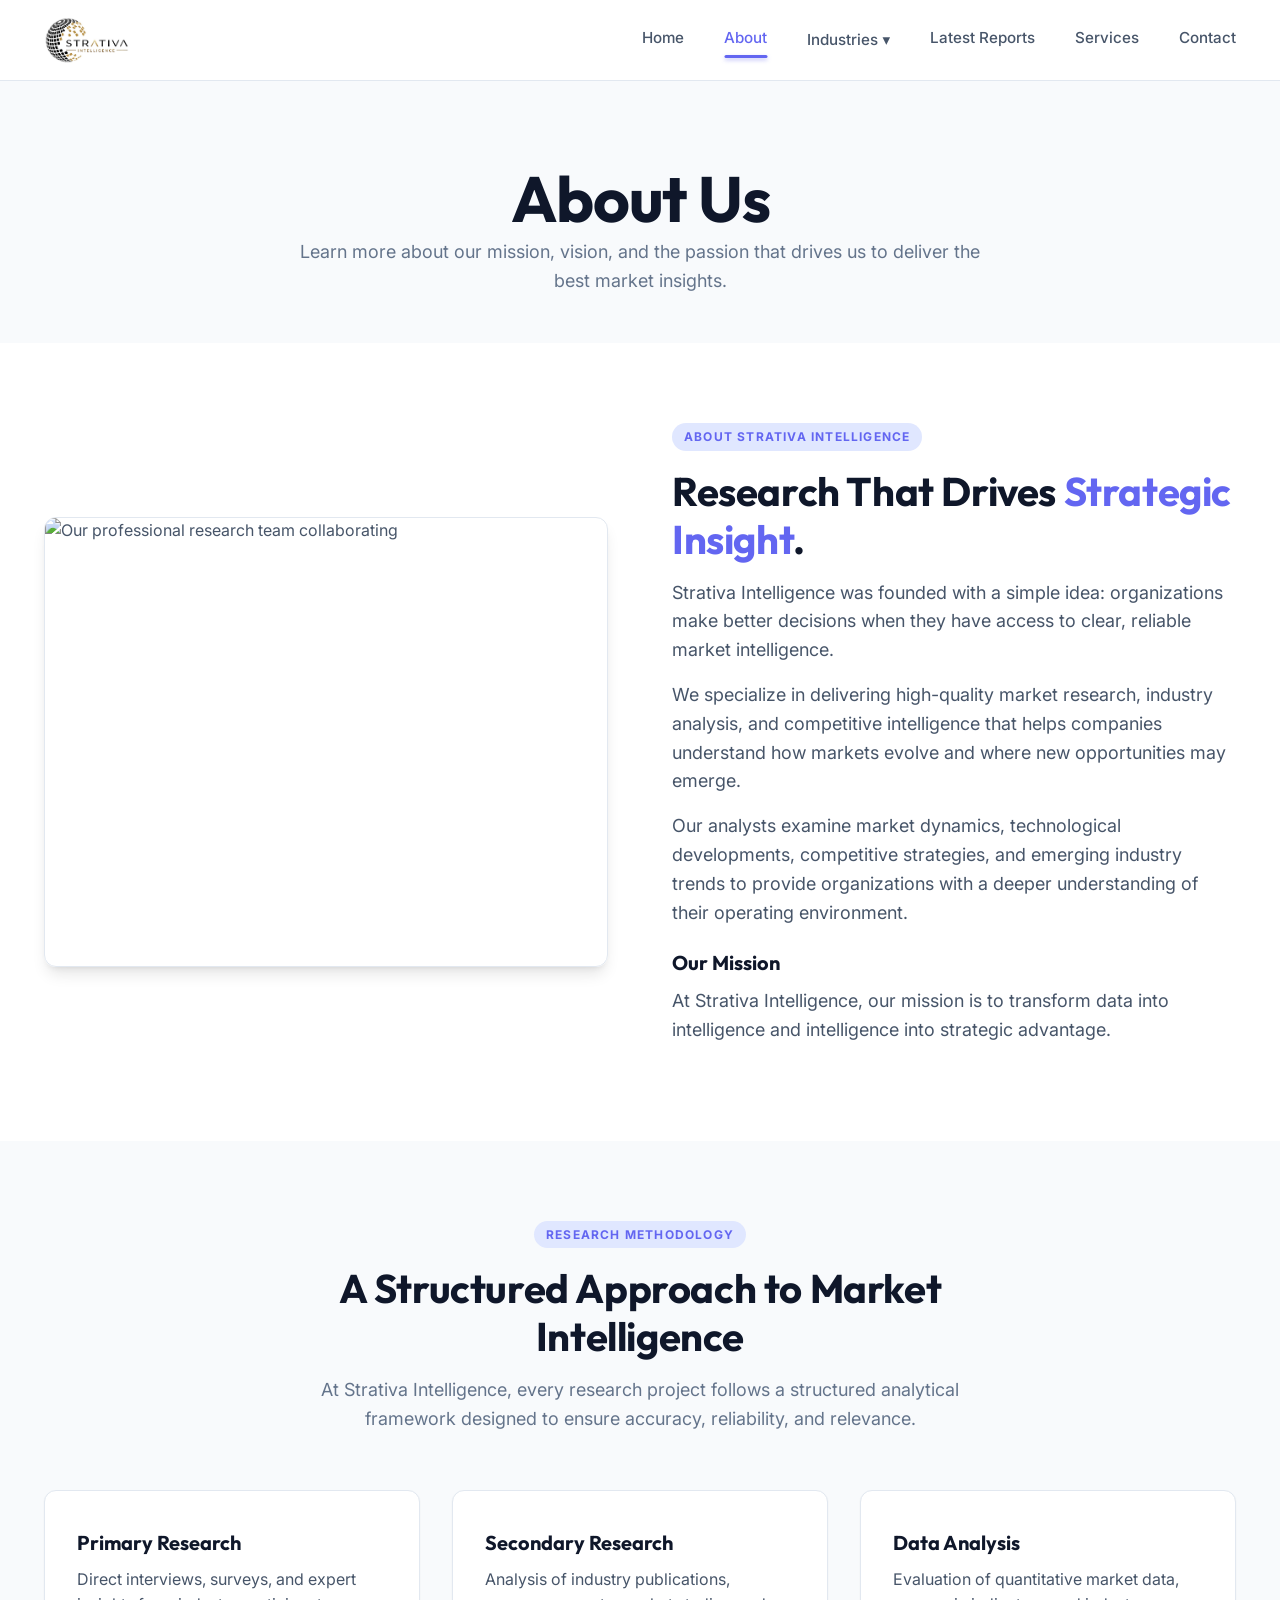
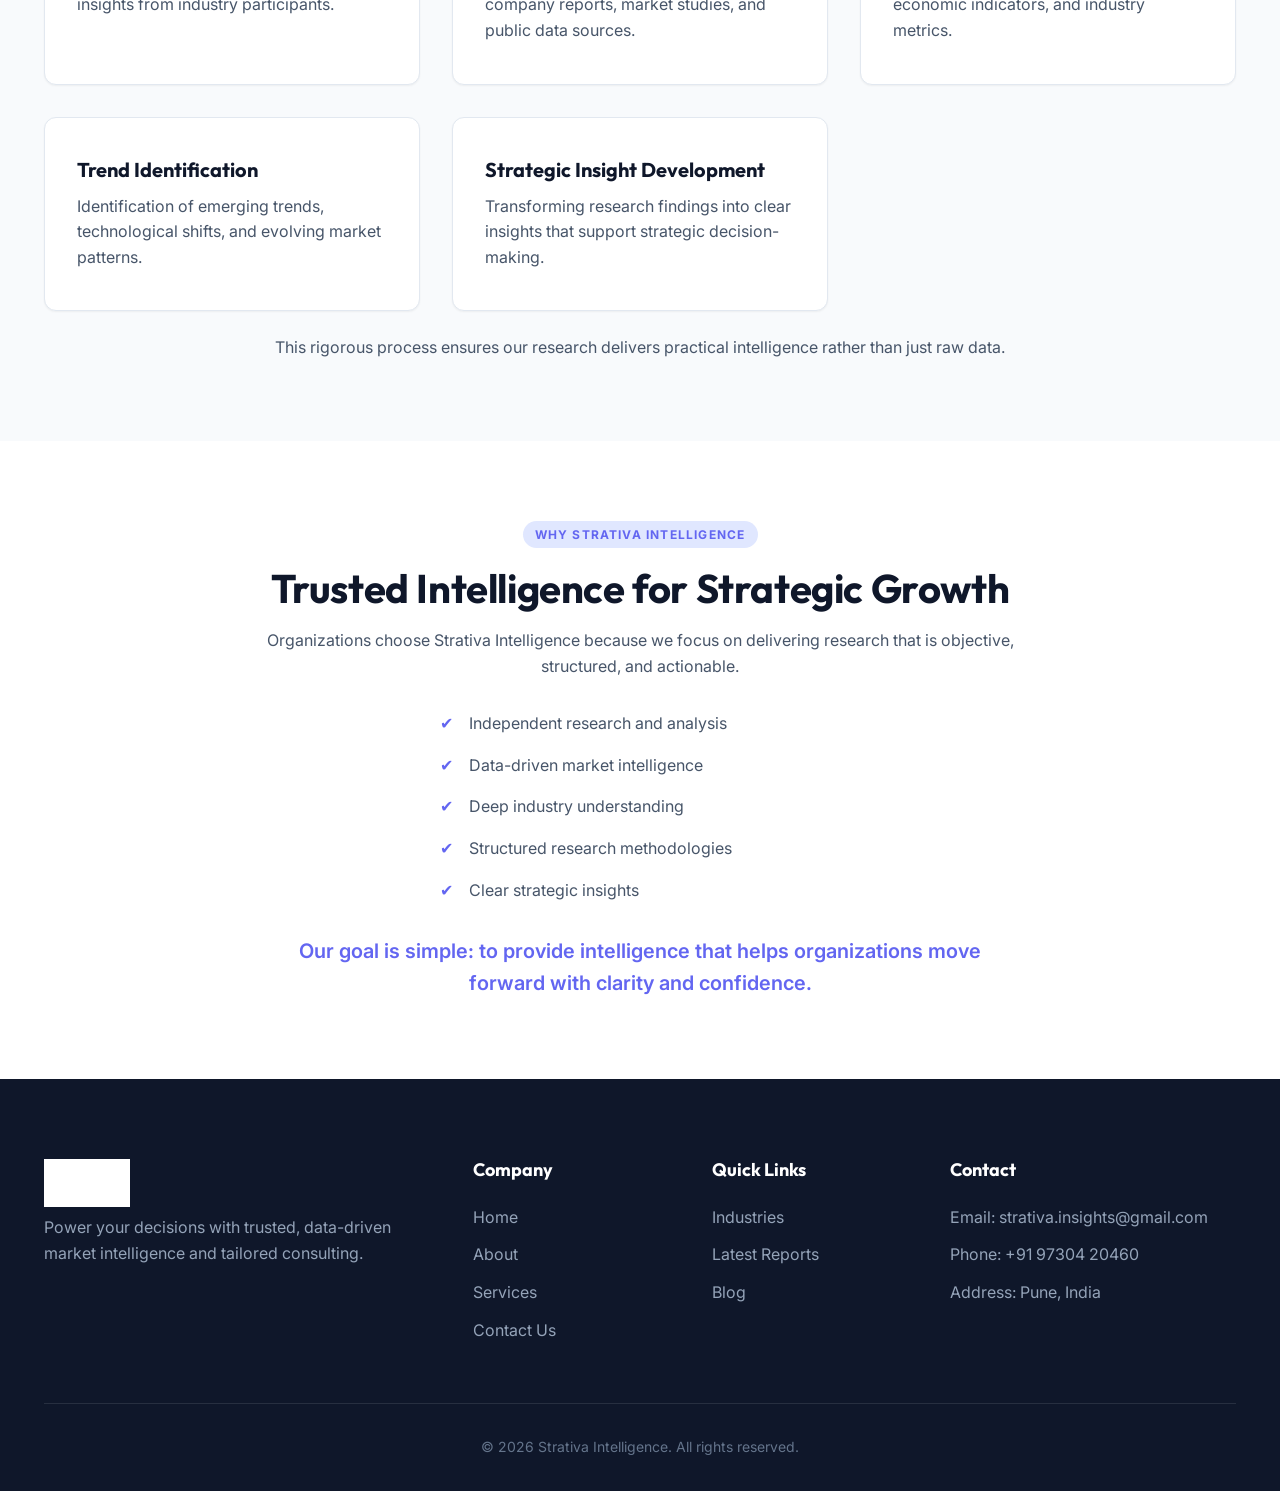
==== about.html @ d2771975 "added logo" ====
<!DOCTYPE html>
<html lang="en">

<head>
  <meta charset="UTF-8">
  <meta name="viewport" content="width=device-width, initial-scale=1.0">
  <meta name="description"
    content="About Us - Discover our mission, vision, and the team driving trusted market intelligence.">
  <meta property="og:title" content="Strativa Intelligence | Market Research">
  <meta property="og:description" content="Trusted, data-driven market intelligence and tailored consulting.">
  <meta property="og:type" content="website">
  <title>About Us | Market Intelligence &amp; Consulting</title>
  <link
    href="https://fonts.googleapis.com/css2?family=Inter:wght@300;400;500;600;700;800&family=Outfit:wght@400;500;600;700&display=swap"
    rel="stylesheet">
  <link rel="stylesheet" href="styles.css">
</head>

<body>

  <!-- Header & Navigation -->
  <header class="header">
    <div class="container nav-container">
      <a href="index.html" class="logo">
        <img src="images/SI logo.png" alt="Strativa Intelligence" style="height: 48px; width: auto;">
      </a>
      <button class="nav-toggle" id="navToggle" aria-label="Toggle Navigation">
        <svg width="24" height="24" fill="none" stroke="currentColor" stroke-width="2">
          <path d="M4 6h16M4 12h16M4 18h16"></path>
        </svg>
      </button>
      <nav class="nav-links" id="navLinks">
        <a href="index.html">Home</a>
        <a href="about.html" class="active">About</a>
        <div class="nav-item">
          <a href="industries.html">Industries ▾</a>
          <div class="dropdown-menu">
            <a href="industries.html?q=technology">Technology &amp; IT</a>
            <a href="industries.html?q=healthcare">Healthcare</a>
            <a href="industries.html?q=energy">Energy &amp; Power</a>
            <a href="industries.html?q=automotive">Automotive</a>
            <a href="industries.html?q=agriculture">Agriculture</a>
            <a href="industries.html?q=aerospace">Aerospace &amp; Defense</a>
            <a href="industries.html?q=construction">Construction</a>
            <a href="industries.html?q=consumer">Consumer Goods</a>
            <a href="industries.html?q=foods">Foods &amp; Beverages</a>
            <a href="industries.html?q=ict">ICT &amp; Semiconductor</a>
            <a href="industries.html?q=mining">Mining &amp; Metals</a>
            <a href="industries.html?q=manufacturing">Manufacturing</a>
            <a href="industries.html?q=chemicals">Chemicals</a>
            <a href="industries.html?q=telecom">Telecom</a>
          </div>
        </div>
        <a href="reports.html">Latest Reports</a>
        <a href="services.html">Services</a>
        <a href="contact.html">Contact</a>
      </nav>
    </div>
  </header>

  <!-- Page Header -->
  <section class="section bg-light" style="padding-bottom: 3rem;">
    <div class="container">
      <div class="section-header text-center" style="margin-bottom: 0;">
        <h1>About Us</h1>
        <p>Learn more about our mission, vision, and the passion that drives us to deliver the best market insights.</p>
      </div>
    </div>
  </section>

  <!-- Mission & Vision -->
  <section class="section">
    <div class="container">
      <div class="split-layout">
        <div class="split-image">
          <img
            src="https://images.unsplash.com/photo-1521737604893-d14cc237f11d?auto=format&fit=crop&w=900&q=80"
            alt="Our professional research team collaborating"
            style="width: 100%; height: 450px; object-fit: cover; border-radius: 12px; box-shadow: var(--shadow-lg); border: 1px solid var(--border-color);">
        </div>
        <div class="split-content">
          <div class="section-tag">About Strativa Intelligence</div>
          <h2>Research That Drives <span class="text-accent">Strategic Insight</span>.</h2>
          <p>Strativa Intelligence was founded with a simple idea: organizations make better decisions when they have access to clear, reliable market intelligence.</p>
          <p>We specialize in delivering high-quality market research, industry analysis, and competitive intelligence that helps companies understand how markets evolve and where new opportunities may emerge.</p>
          <p>Our analysts examine market dynamics, technological developments, competitive strategies, and emerging industry trends to provide organizations with a deeper understanding of their operating environment.</p>

          <h3 class="mt-4">Our Mission</h3>
          <p>At Strativa Intelligence, our mission is to transform data into intelligence and intelligence into strategic advantage.</p>
        </div>
      </div>
    </div>
  </section>

  <!-- Research Methodology -->
  <section class="section bg-light">
    <div class="container">
      <div class="section-header text-center">
        <div class="section-tag">Research Methodology</div>
        <h2>A Structured Approach to Market Intelligence</h2>
        <p>At Strativa Intelligence, every research project follows a structured analytical framework designed to ensure accuracy, reliability, and relevance.</p>
      </div>

      <div class="services-grid">
        <div class="service-card" style="box-shadow: var(--shadow-sm);">
          <h3>Primary Research</h3>
          <p>Direct interviews, surveys, and expert insights from industry participants.</p>
        </div>
        <div class="service-card" style="box-shadow: var(--shadow-sm);">
          <h3>Secondary Research</h3>
          <p>Analysis of industry publications, company reports, market studies, and public data sources.</p>
        </div>
        <div class="service-card" style="box-shadow: var(--shadow-sm);">
          <h3>Data Analysis</h3>
          <p>Evaluation of quantitative market data, economic indicators, and industry metrics.</p>
        </div>
        <div class="service-card" style="box-shadow: var(--shadow-sm);">
          <h3>Trend Identification</h3>
          <p>Identification of emerging trends, technological shifts, and evolving market patterns.</p>
        </div>
        <div class="service-card" style="box-shadow: var(--shadow-sm);">
          <h3>Strategic Insight Development</h3>
          <p>Transforming research findings into clear insights that support strategic decision-making.</p>
        </div>
      </div>
      <div class="text-center mt-4">
        <p class="text-light">This rigorous process ensures our research delivers practical intelligence rather than just raw data.</p>
      </div>
    </div>
  </section>

  <!-- Why Strativa Intelligence -->
  <section class="section">
    <div class="container text-center" style="max-width: 800px;">
      <div class="section-tag">Why Strativa Intelligence</div>
      <h2>Trusted Intelligence for Strategic Growth</h2>
      <p style="margin-bottom: 2rem;">Organizations choose Strativa Intelligence because we focus on delivering research that is objective, structured, and actionable.</p>
      
      <div style="display: flex; flex-direction: column; gap: 1rem; text-align: left; margin: 0 auto; max-width: 400px; margin-bottom: 2rem;">
        <div style="display: flex; gap: 1rem; align-items: center;">
          <span style="color: var(--accent-color); font-weight: bold;">✔</span>
          <span>Independent research and analysis</span>
        </div>
        <div style="display: flex; gap: 1rem; align-items: center;">
          <span style="color: var(--accent-color); font-weight: bold;">✔</span>
          <span>Data-driven market intelligence</span>
        </div>
        <div style="display: flex; gap: 1rem; align-items: center;">
          <span style="color: var(--accent-color); font-weight: bold;">✔</span>
          <span>Deep industry understanding</span>
        </div>
        <div style="display: flex; gap: 1rem; align-items: center;">
          <span style="color: var(--accent-color); font-weight: bold;">✔</span>
          <span>Structured research methodologies</span>
        </div>
        <div style="display: flex; gap: 1rem; align-items: center;">
          <span style="color: var(--accent-color); font-weight: bold;">✔</span>
          <span>Clear strategic insights</span>
        </div>
      </div>

      <p class="text-accent" style="font-weight: 600; font-size: 1.25rem;">Our goal is simple: to provide intelligence that helps organizations move forward with clarity and confidence.</p>
        </div>
      </div>
    </div>
  </section>

  <!-- Footer -->
  <footer class="footer">
    <div class="container">
      <div class="footer-grid">
        <div class="footer-brand">
          <a href="index.html" class="logo">
            <img src="images/SI logo.png" alt="Strativa Intelligence" style="height: 48px; width: auto; filter: brightness(0) invert(1);">
          </a>
          <p class="mt-2 text-gray">Power your decisions with trusted, data-driven market intelligence and tailored consulting.</p>
        </div>
        <div>
          <h4 class="footer-heading">Company</h4>
          <ul class="footer-links">
            <li><a href="index.html">Home</a></li>
            <li><a href="about.html">About</a></li>
            <li><a href="services.html">Services</a></li>
            <li><a href="contact.html">Contact Us</a></li>
          </ul>
        </div>
        <div>
          <h4 class="footer-heading">Quick Links</h4>
          <ul class="footer-links">
            <li><a href="industries.html">Industries</a></li>
            <li><a href="reports.html">Latest Reports</a></li>
            <li><a href="blog.html">Blog</a></li>
          </ul>
        </div>
        <div>
          <h4 class="footer-heading">Contact</h4>
          <ul class="footer-links">
            <li class="text-gray">Email: strativa.insights@gmail.com</li>
            <li class="text-gray">Phone: +91 97304 20460</li>
            <li class="text-gray">Address: Pune, India</li>
          </ul>
        </div>
      </div>
      <div class="footer-bottom">
        <p>&copy; 2026 Strativa Intelligence. All rights reserved.</p>
      </div>
    </div>
  </footer>

  <script src="script.js"></script>
</body>

</html>
---- styles.css ----
:root {
  --primary-color: #0F172A;       /* Deep slate/midnight */
  --primary-light: #1E293B;
  --secondary-color: #334155;
  --accent-color: #6366F1;        /* Fresh vibrant indigo */
  --accent-hover: #4F46E5;
  --accent-light: #E0E7FF;
  --text-dark: #0F172A;
  --text-base: #475569;
  --text-light: #64748b;
  --bg-color: #ffffff;
  --bg-shade: #F8FAFC;
  --border-color: #E2E8F0;
  
  --font-sans: 'Inter', system-ui, -apple-system, sans-serif;
  --font-display: 'Outfit', system-ui, -apple-system, sans-serif;
  --max-width: 1240px;
  
  --shadow-sm: 0 1px 2px 0 rgb(0 0 0 / 0.05);
  --shadow-md: 0 4px 6px -1px rgb(0 0 0 / 0.1), 0 2px 4px -2px rgb(0 0 0 / 0.1);
  --shadow-lg: 0 10px 15px -3px rgb(0 0 0 / 0.1), 0 4px 6px -4px rgb(0 0 0 / 0.1);
  
  --radius-md: 0.5rem;
  --radius-lg: 0.75rem;
  
  --transition: all 0.3s cubic-bezier(0.4, 0, 0.2, 1);
}

* {
  margin: 0;
  padding: 0;
  box-sizing: border-box;
}

html {
  font-family: var(--font-sans);
  color: var(--text-base);
  background-color: var(--bg-color);
  line-height: 1.6;
  scroll-behavior: smooth;
}

body {
  display: flex;
  flex-direction: column;
  min-height: 100vh;
  -webkit-font-smoothing: antialiased;
  overflow-x: hidden;
  width: 100%;
}

a {
  text-decoration: none;
  color: inherit;
  transition: var(--transition);
}

ul { list-style: none; }
img { max-width: 100%; height: auto; display: block; }

/* Utilities */
.container {
  width: 100%;
  max-width: var(--max-width);
  margin: 0 auto;
  padding: 0 1.5rem;
}

.text-center { text-align: center; }
.text-accent { color: var(--accent-color); }
.text-white { color: white !important; }
.text-gray { color: #94a3b8 !important; }
.fw-light { font-weight: 300; }
.mt-2 { margin-top: 0.5rem; }
.mt-4 { margin-top: 1.5rem; }
.bg-light { background-color: var(--bg-shade); }
.bg-dark { background-color: var(--primary-color); }

h1, h2, h3, h4, h5, h6 {
  font-family: var(--font-display);
  color: var(--text-dark);
  font-weight: 700;
  line-height: 1.2;
}

h1 { font-size: clamp(2.5rem, 5vw, 4rem); letter-spacing: -0.02em; }
h2 { font-size: clamp(2rem, 4vw, 2.5rem); letter-spacing: -0.01em; margin-bottom: 1rem; }
h3 { font-size: 1.25rem; margin-bottom: 0.75rem; }

.section { padding: 5rem 0; }
.section-tag {
  display: inline-block;
  text-transform: uppercase;
  font-size: 0.75rem;
  font-weight: 700;
  letter-spacing: 0.1em;
  color: var(--accent-color);
  background-color: var(--accent-light);
  padding: 0.25rem 0.75rem;
  border-radius: 9999px;
  margin-bottom: 1rem;
}

.section-header {
  max-width: 700px;
  margin: 0 auto 3.5rem;
}
.section-header p {
  font-size: 1.125rem;
  color: var(--text-light);
}

/* Header */
.header {
  background-color: rgba(255, 255, 255, 0.95);
  backdrop-filter: blur(8px);
  position: sticky;
  top: 0;
  z-index: 100;
  border-bottom: 1px solid var(--border-color);
  transition: all 0.3s ease;
}

.nav-container {
  display: flex;
  align-items: center;
  justify-content: space-between;
  height: 80px;
}

.logo {
  font-family: var(--font-display);
  font-size: 1.5rem;
  font-weight: 700;
  color: var(--primary-color);
  display: flex;
  align-items: center;
  gap: 0.5rem;
}

.nav-links {
  display: flex;
  gap: 2.5rem;
  align-items: center;
}

.nav-links a {
  font-weight: 500;
  font-size: 0.95rem;
  color: var(--text-base);
  position: relative;
  padding-bottom: 0.25rem;
  transition: color 0.3s ease;
}

.nav-links a::after {
  content: '';
  position: absolute;
  bottom: -4px;
  left: 50%;
  width: 0;
  height: 3px;
  background-color: var(--accent-color);
  border-radius: 4px;
  transform: translateX(-50%) translateY(4px);
  opacity: 0;
  transition: all 0.3s cubic-bezier(0.4, 0, 0.2, 1);
  box-shadow: 0 2px 4px rgba(99, 102, 241, 0.4);
}

.nav-links a:hover::after, .nav-links a.active::after { 
  width: 100%;
  opacity: 1;
  transform: translateX(-50%) translateY(0);
}
.nav-links a:hover, .nav-links a.active { color: var(--accent-color); }

.nav-toggle {
  display: none;
  background: none;
  border: none;
  color: var(--text-dark);
  cursor: pointer;
}

/* Dropdown Navigation */
.nav-item {
  position: relative;
  padding: 1.5rem 0;
}

.dropdown-menu {
  position: absolute;
  top: 100%;
  left: 0;
  background: white;
  min-width: 240px;
  padding: 0.5rem 0;
  border-radius: var(--radius-md);
  box-shadow: var(--shadow-lg);
  border: 1px solid var(--border-color);
  opacity: 0;
  visibility: hidden;
  transform: translateY(10px);
  transition: all 0.3s ease;
  z-index: 200;
  display: grid;
  grid-template-columns: 1fr;
}

.nav-item:hover .dropdown-menu {
  opacity: 1;
  visibility: visible;
  transform: translateY(0);
}

.dropdown-menu a {
  padding: 0.6rem 1.5rem;
  display: block;
  font-size: 0.9rem;
  font-weight: 500;
  color: var(--text-base);
  transition: background-color 0.2s;
}

.dropdown-menu a::after {
  display: none !important;
}

.dropdown-menu a:hover {
  background-color: var(--bg-shade);
  color: var(--accent-color) !important;
}

@media (min-width: 993px) {
  .dropdown-menu {
    grid-template-columns: 1fr 1fr;
    min-width: 480px;
  }
}

/* Buttons */
.btn {
  display: inline-flex;
  align-items: center;
  justify-content: center;
  padding: 0.875rem 1.75rem;
  border-radius: var(--radius-md);
  font-weight: 600;
  font-size: 1rem;
  cursor: pointer;
  transition: var(--transition);
  font-family: var(--font-sans);
}

.btn-primary {
  background-color: var(--accent-color);
  color: white;
  border: 1px solid var(--accent-color);
  box-shadow: 0 4px 14px 0 rgba(99, 102, 241, 0.39);
}
.btn-primary:hover {
  background-color: var(--accent-hover);
  transform: translateY(-2px);
  box-shadow: 0 6px 20px rgba(99, 102, 241, 0.23);
  color: white;
}

.btn-secondary {
  background-color: var(--primary-color);
  color: white;
  border: 1px solid var(--primary-color);
}
.btn-secondary:hover {
  background-color: var(--primary-light);
  transform: translateY(-2px);
  color: white;
}

.btn-outline {
  background-color: transparent;
  color: white;
  border: 1px solid rgba(255, 255, 255, 0.4);
}
.btn-outline:hover {
  border-color: white;
  background-color: rgba(255, 255, 255, 0.1);
  color: white;
}

/* Hero Section */
.hero {
  position: relative;
  padding: 7rem 0;
  overflow: hidden;
  background-color: var(--primary-color);
  color: white;
}

.hero-bg {
  position: absolute;
  top: 0; left: 0; right: 0; bottom: 0;
  background: linear-gradient(to bottom, rgba(15, 23, 42, 0.7), rgba(15, 23, 42, 0.9)), url('https://images.unsplash.com/photo-1451187580459-43490279c0fa?auto=format&fit=crop&w=1920&q=80') center/cover no-repeat;
  opacity: 0.65;
  z-index: 0;
}

.hero-content {
  position: relative;
  z-index: 10;
  max-width: 800px;
  text-align: center;
  margin: 0 auto;
}

.hero-content h1 {
  color: white;
}

.hero-subtitle {
  display: inline-block;
  font-weight: 600;
  color: var(--accent-color);
  margin-bottom: 1rem;
  font-size: 1.125rem;
}

.hero p {
  font-size: 1.25rem;
  color: #cbd5e1;
  margin-bottom: 2.5rem;
  margin-top: 1.5rem;
}

.hero-actions {
  display: flex;
  gap: 1rem;
  justify-content: center;
}

/* Stats Section */
.stats-section {
  padding: 3rem 0;
  background-color: var(--primary-color);
  color: white;
  position: relative;
  z-index: 20;
}

.stats-grid {
  display: grid;
  grid-template-columns: repeat(4, 1fr);
  gap: 2rem;
  text-align: center;
}

.stat-card {
  position: relative;
}
.stat-card:not(:first-child)::before {
  content: '';
  position: absolute;
  left: -1rem;
  top: 10%;
  height: 80%;
  width: 1px;
  background-color: rgba(255,255,255,0.1);
}

.stat-number {
  font-family: var(--font-display);
  font-size: 2.5rem;
  font-weight: 700;
  color: var(--accent-color);
  margin-bottom: 0.25rem;
}

.stat-label {
  font-size: 0.875rem;
  text-transform: uppercase;
  letter-spacing: 0.05em;
  color: #cbd5e1;
}

/* Split Layout / About */
.split-layout {
  display: grid;
  grid-template-columns: 1fr 1fr;
  gap: 4rem;
  align-items: center;
}

.split-content p {
  font-size: 1.125rem;
  margin-bottom: 1rem;
}

/* Services Grid */
.services-grid {
  display: grid;
  grid-template-columns: repeat(auto-fit, minmax(300px, 1fr));
  gap: 2rem;
}

.service-card {
  background: var(--bg-color);
  border: 1px solid var(--border-color);
  padding: 2.5rem 2rem;
  border-radius: var(--radius-lg);
  transition: var(--transition);
  position: relative;
  overflow: hidden;
}

.service-card:hover {
  transform: translateY(-5px);
  box-shadow: var(--shadow-lg);
  border-color: var(--accent-color);
}

.icon-wrapper {
  width: 56px;
  height: 56px;
  background-color: var(--accent-light);
  color: var(--accent-color);
  border-radius: var(--radius-md);
  display: flex;
  align-items: center;
  justify-content: center;
  margin-bottom: 1.5rem;
}
.icon-wrapper svg { width: 28px; height: 28px; }

/* Industries */
.industry-grid {
  display: grid;
  grid-template-columns: repeat(auto-fill, minmax(250px, 1fr));
  gap: 1.5rem;
  margin-bottom: 2rem;
}

.industry-card {
  background: var(--bg-shade);
  border: 1px solid var(--border-color);
  padding: 1.5rem;
  border-radius: var(--radius-md);
  font-weight: 600;
  font-family: var(--font-display);
  color: var(--text-dark);
  text-align: center;
  transition: var(--transition);
}

.industry-card.with-img {
  padding: 0;
  overflow: hidden;
  display: flex;
  flex-direction: column;
  background: var(--bg-color);
}

.industry-card .industry-img {
  width: 100%;
  height: 180px;
  object-fit: cover;
  border-bottom: 1px solid var(--border-color);
  transition: transform 0.5s ease;
}

.industry-card.with-img .industry-title {
  padding: 1.25rem 1rem;
  font-size: 1.125rem;
  z-index: 2;
  background: var(--bg-color);
}

.industry-card:hover {
  background: var(--accent-color);
  color: white;
  border-color: var(--accent-color);
  transform: translateY(-5px);
  box-shadow: var(--shadow-lg);
}

.industry-card.with-img:hover .industry-title {
  background: var(--accent-color);
  color: white;
}

.industry-card.with-img:hover .industry-img {
  transform: scale(1.05);
}

/* CTA Section */
.cta-section { padding: 6rem 0; }
.cta-subtitle {
  font-size: 1.25rem;
  color: #cbd5e1;
  max-width: 800px;
  margin: 0 auto;
}

/* Global Reach Map */
.map-layout {
  display: grid;
  grid-template-columns: 1fr;
  gap: 3rem;
  align-items: center;
}

@media (min-width: 993px) {
  .map-layout {
    grid-template-columns: 2fr 1fr;
  }
}

.map-container {
  position: relative;
  background-color: var(--primary-color);
  border-radius: var(--radius-lg);
  overflow: hidden;
  box-shadow: var(--shadow-lg);
  padding: 2rem 1rem;
}

.map-img {
  width: 100%;
  height: auto;
  opacity: 0.4;
  filter: contrast(1.2);
  display: block;
}

.map-marker {
  position: absolute;
  width: 10px;
  height: 10px;
  background-color: var(--accent-color);
  border-radius: 50%;
  transform: translate(-50%, -50%);
  z-index: 2;
  box-shadow: 0 0 0 rgba(99, 102, 241, 0.4);
  animation: pulse 2s infinite;
}

@keyframes pulse {
  0% { box-shadow: 0 0 0 0 rgba(99, 102, 241, 0.7); }
  70% { box-shadow: 0 0 0 15px rgba(99, 102, 241, 0); }
  100% { box-shadow: 0 0 0 0 rgba(99, 102, 241, 0); }
}

.map-lines {
  position: absolute;
  top: 0; left: 0;
  width: 100%; height: 100%;
  z-index: 1;
  pointer-events: none;
}

.map-line {
  fill: none;
  stroke: var(--accent-light);
  stroke-width: 0.3;
  stroke-dasharray: 1;
  animation: dash 10s linear infinite;
  opacity: 0.8;
}

@keyframes dash {
  to { stroke-dashoffset: -20; }
}

.map-content {
  display: flex;
  flex-direction: column;
  gap: 1.5rem;
}

.region-card {
  padding: 1.5rem;
  background: white;
  border-left: 4px solid var(--accent-color);
  border-radius: 0 var(--radius-md) var(--radius-md) 0;
  box-shadow: var(--shadow-sm);
  transition: var(--transition);
}

.region-card:hover {
  transform: translateX(5px);
  box-shadow: var(--shadow-md);
}

.region-card h4 {
  margin-bottom: 0.5rem;
  font-size: 1.125rem;
}

.region-card p {
  font-size: 0.95rem;
  margin: 0;
  color: var(--text-base);
}
.cta-subtitle {
  font-size: 1.25rem;
  color: #cbd5e1;
  max-width: 800px;
  margin: 0 auto;
}

/* Footer */
.footer {
  background-color: var(--primary-color);
  color: white;
  padding: 5rem 0 2rem;
}

.footer-grid {
  display: grid;
  grid-template-columns: 2fr 1fr 1fr 1.5fr;
  gap: 3rem;
  margin-bottom: 3rem;
}

.footer-heading {
  color: white;
  font-size: 1.125rem;
  margin-bottom: 1.5rem;
}

.footer-links li { margin-bottom: 0.75rem; color: #94a3b8; }
.footer-links a { color: #94a3b8; }
.footer-links a:hover { color: white; }

.footer-bottom {
  padding-top: 2rem;
  border-top: 1px solid rgba(255,255,255,0.1);
  text-align: center;
  color: #64748b;
  font-size: 0.875rem;
}

/* Responsive */
@media (max-width: 992px) {
  .split-layout { grid-template-columns: 1fr; gap: 3rem; text-align: center; }
  .split-layout .section-header, .split-content .section-tag { margin-left: auto; margin-right: auto; }
  .split-image { order: -1; }
  .stats-grid { grid-template-columns: repeat(2, 1fr); gap: 2rem; border: none; }
  .stat-card::before { display: none !important; }
}

/* Search Bar Styles */
.hero-search-container {
  max-width: 600px;
  margin: 2rem auto;
  position: relative;
  display: flex;
}

.hero-search-input {
  width: 100%;
  padding: 1.25rem 2rem;
  border: 1px solid var(--border-color);
  border-radius: 50px;
  font-size: 1.125rem;
  font-family: var(--font-sans);
  box-shadow: var(--shadow-md);
  outline: none;
  transition: var(--transition);
}

.hero-search-input:focus {
  border-color: var(--accent-color);
  box-shadow: 0 0 0 4px rgba(37, 99, 235, 0.1);
}

.hero-search-btn {
  position: absolute;
  right: 8px;
  top: 8px;
  bottom: 8px;
  padding: 0 1.5rem;
  background-color: var(--accent-color);
  color: white;
  border: none;
  border-radius: 50px;
  font-weight: 600;
  cursor: pointer;
  transition: var(--transition);
}

.hero-search-btn:hover {
  background-color: var(--accent-hover);
}

@media (max-width: 768px) {
  .section { padding: 3.5rem 0; }
  .hero { padding: 5rem 0 3rem; }
  .nav-toggle { display: block; }
  .nav-links {
    position: absolute;
    top: 100%; left: 0; right: 0;
    background: white;
    flex-direction: column;
    padding: 1.5rem;
    box-shadow: var(--shadow-md);
    border-top: 1px solid var(--border-color);
    clip-path: polygon(0 0, 100% 0, 100% 0, 0 0);
    transition: clip-path 0.3s ease;
    visibility: hidden;
    text-align: center;
  }
  .nav-links.active {
    clip-path: polygon(0 0, 100% 0, 100% 100%, 0 100%);
    visibility: visible;
  }
  
  .hero-actions { flex-direction: column; }
  .hero-actions .btn { width: 100%; }
  
  .footer-grid { grid-template-columns: 1fr; gap: 2.5rem; text-align: center; }
  .footer-brand { display: flex; flex-direction: column; align-items: center; }
  .footer-brand .logo { justify-content: center; }
  
  .industry-grid { grid-template-columns: 1fr; }
  .services-grid { grid-template-columns: 1fr; }
  .stats-grid { grid-template-columns: 1fr; gap: 1.5rem; }
  
  /* Additional text alignments on mobile */
  .section-header h2 { font-size: 2rem; }
  .logo .text-accent, .logo span { font-size: 1.2rem !important; }
}
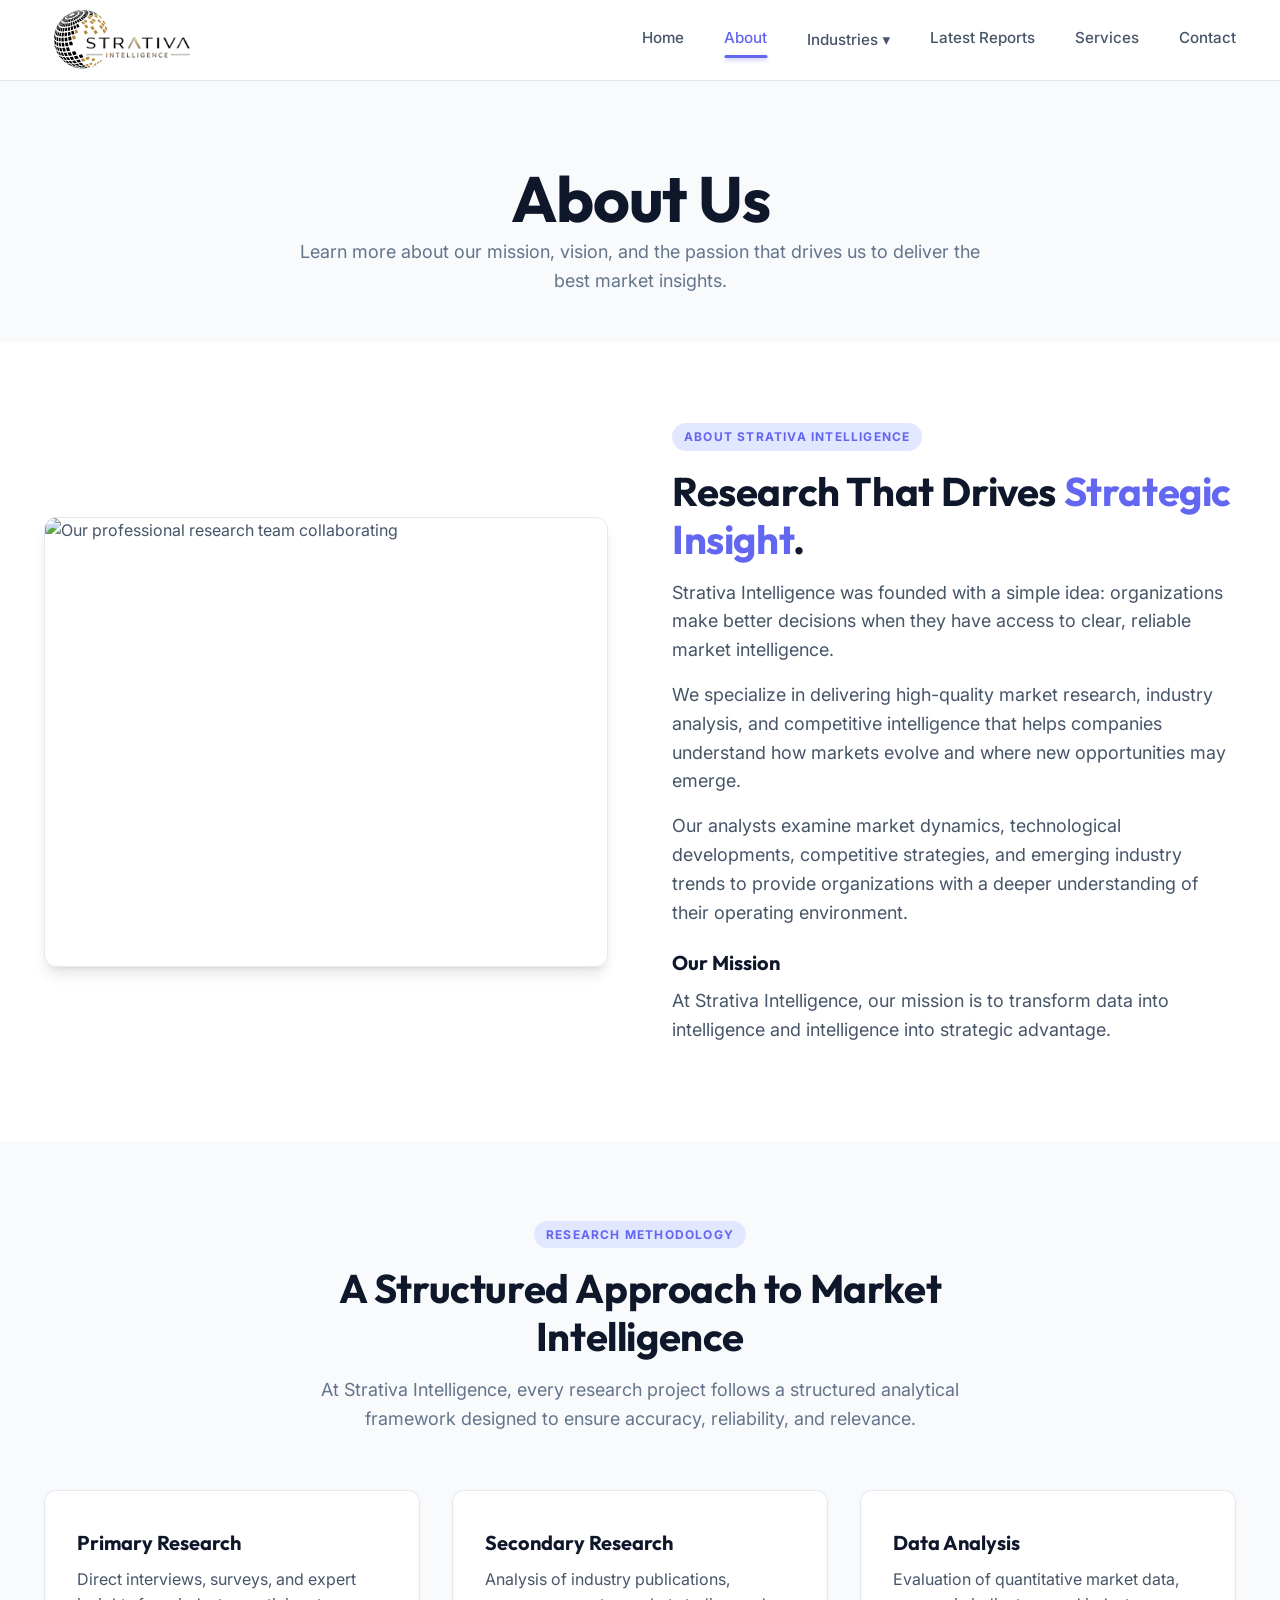
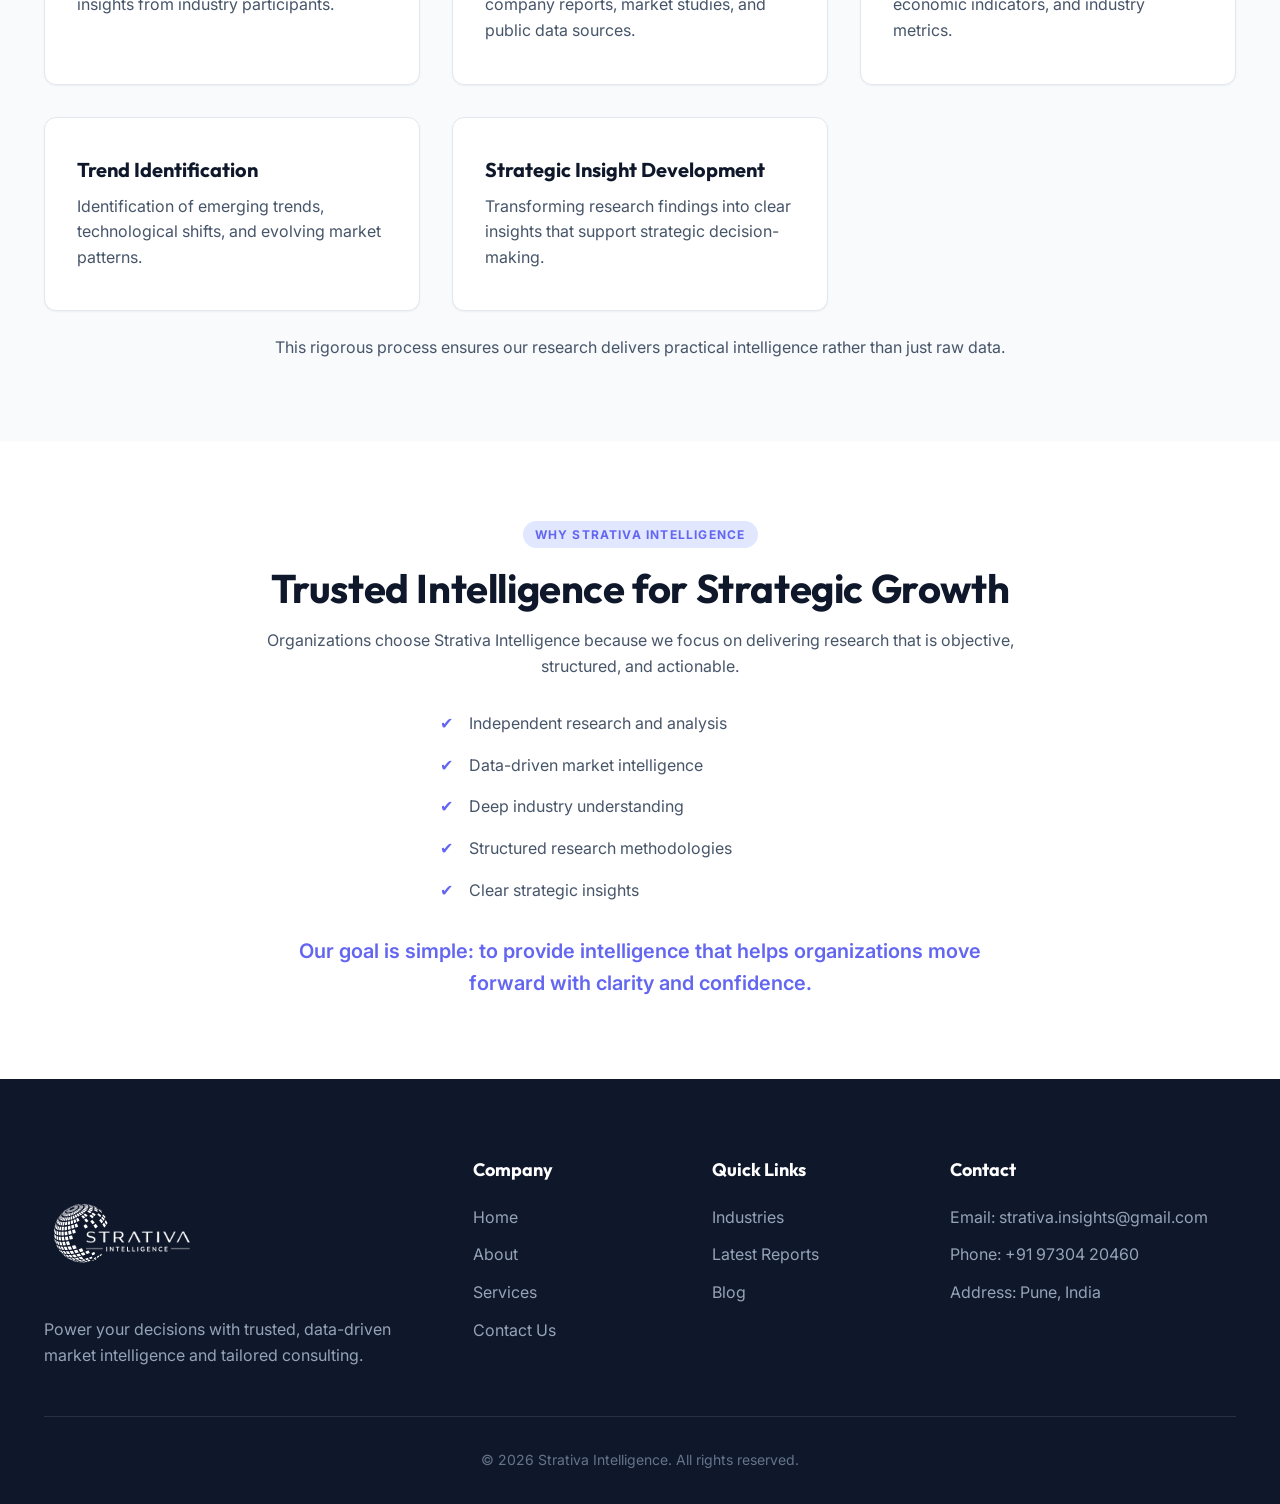
==== commit 0001667d: "added logo svg" ====
--- a/about.html
+++ b/about.html
@@ -22,7 +22,7 @@
   <header class="header">
     <div class="container nav-container">
       <a href="index.html" class="logo">
-        <img src="images/SI logo.png" alt="Strativa Intelligence" style="height: 48px; width: auto;">
+        <img src="images/SI logo.svg" alt="Strativa Intelligence" style="height: 48px; width: auto;">
       </a>
       <button class="nav-toggle" id="navToggle" aria-label="Toggle Navigation">
         <svg width="24" height="24" fill="none" stroke="currentColor" stroke-width="2">
@@ -73,20 +73,23 @@
     <div class="container">
       <div class="split-layout">
         <div class="split-image">
-          <img
-            src="https://images.unsplash.com/photo-1521737604893-d14cc237f11d?auto=format&fit=crop&w=900&q=80"
+          <img src="https://images.unsplash.com/photo-1521737604893-d14cc237f11d?auto=format&fit=crop&w=900&q=80"
             alt="Our professional research team collaborating"
             style="width: 100%; height: 450px; object-fit: cover; border-radius: 12px; box-shadow: var(--shadow-lg); border: 1px solid var(--border-color);">
         </div>
         <div class="split-content">
           <div class="section-tag">About Strativa Intelligence</div>
           <h2>Research That Drives <span class="text-accent">Strategic Insight</span>.</h2>
-          <p>Strativa Intelligence was founded with a simple idea: organizations make better decisions when they have access to clear, reliable market intelligence.</p>
-          <p>We specialize in delivering high-quality market research, industry analysis, and competitive intelligence that helps companies understand how markets evolve and where new opportunities may emerge.</p>
-          <p>Our analysts examine market dynamics, technological developments, competitive strategies, and emerging industry trends to provide organizations with a deeper understanding of their operating environment.</p>
+          <p>Strativa Intelligence was founded with a simple idea: organizations make better decisions when they have
+            access to clear, reliable market intelligence.</p>
+          <p>We specialize in delivering high-quality market research, industry analysis, and competitive intelligence
+            that helps companies understand how markets evolve and where new opportunities may emerge.</p>
+          <p>Our analysts examine market dynamics, technological developments, competitive strategies, and emerging
+            industry trends to provide organizations with a deeper understanding of their operating environment.</p>
 
           <h3 class="mt-4">Our Mission</h3>
-          <p>At Strativa Intelligence, our mission is to transform data into intelligence and intelligence into strategic advantage.</p>
+          <p>At Strativa Intelligence, our mission is to transform data into intelligence and intelligence into
+            strategic advantage.</p>
         </div>
       </div>
     </div>
@@ -98,7 +101,8 @@
       <div class="section-header text-center">
         <div class="section-tag">Research Methodology</div>
         <h2>A Structured Approach to Market Intelligence</h2>
-        <p>At Strativa Intelligence, every research project follows a structured analytical framework designed to ensure accuracy, reliability, and relevance.</p>
+        <p>At Strativa Intelligence, every research project follows a structured analytical framework designed to ensure
+          accuracy, reliability, and relevance.</p>
       </div>
 
       <div class="services-grid">
@@ -124,7 +128,8 @@
         </div>
       </div>
       <div class="text-center mt-4">
-        <p class="text-light">This rigorous process ensures our research delivers practical intelligence rather than just raw data.</p>
+        <p class="text-light">This rigorous process ensures our research delivers practical intelligence rather than
+          just raw data.</p>
       </div>
     </div>
   </section>
@@ -134,9 +139,11 @@
     <div class="container text-center" style="max-width: 800px;">
       <div class="section-tag">Why Strativa Intelligence</div>
       <h2>Trusted Intelligence for Strategic Growth</h2>
-      <p style="margin-bottom: 2rem;">Organizations choose Strativa Intelligence because we focus on delivering research that is objective, structured, and actionable.</p>
-      
-      <div style="display: flex; flex-direction: column; gap: 1rem; text-align: left; margin: 0 auto; max-width: 400px; margin-bottom: 2rem;">
+      <p style="margin-bottom: 2rem;">Organizations choose Strativa Intelligence because we focus on delivering research
+        that is objective, structured, and actionable.</p>
+
+      <div
+        style="display: flex; flex-direction: column; gap: 1rem; text-align: left; margin: 0 auto; max-width: 400px; margin-bottom: 2rem;">
         <div style="display: flex; gap: 1rem; align-items: center;">
           <span style="color: var(--accent-color); font-weight: bold;">✔</span>
           <span>Independent research and analysis</span>
@@ -159,9 +166,10 @@
         </div>
       </div>
 
-      <p class="text-accent" style="font-weight: 600; font-size: 1.25rem;">Our goal is simple: to provide intelligence that helps organizations move forward with clarity and confidence.</p>
-        </div>
-      </div>
+      <p class="text-accent" style="font-weight: 600; font-size: 1.25rem;">Our goal is simple: to provide intelligence
+        that helps organizations move forward with clarity and confidence.</p>
+    </div>
+    </div>
     </div>
   </section>
 
@@ -171,9 +179,11 @@
       <div class="footer-grid">
         <div class="footer-brand">
           <a href="index.html" class="logo">
-            <img src="images/SI logo.png" alt="Strativa Intelligence" style="height: 48px; width: auto; filter: brightness(0) invert(1);">
+            <img src="images/SI logo.svg" alt="Strativa Intelligence"
+              style="height: 48px; width: auto; filter: brightness(0) invert(1);">
           </a>
-          <p class="mt-2 text-gray">Power your decisions with trusted, data-driven market intelligence and tailored consulting.</p>
+          <p class="mt-2 text-gray">Power your decisions with trusted, data-driven market intelligence and tailored
+            consulting.</p>
         </div>
         <div>
           <h4 class="footer-heading">Company</h4>
--- a/styles.css
+++ b/styles.css
@@ -1,8 +1,10 @@
 :root {
-  --primary-color: #0F172A;       /* Deep slate/midnight */
+  --primary-color: #0F172A;
+  /* Deep slate/midnight */
   --primary-light: #1E293B;
   --secondary-color: #334155;
-  --accent-color: #6366F1;        /* Fresh vibrant indigo */
+  --accent-color: #6366F1;
+  /* Fresh vibrant indigo */
   --accent-hover: #4F46E5;
   --accent-light: #E0E7FF;
   --text-dark: #0F172A;
@@ -11,18 +13,18 @@
   --bg-color: #ffffff;
   --bg-shade: #F8FAFC;
   --border-color: #E2E8F0;
-  
+
   --font-sans: 'Inter', system-ui, -apple-system, sans-serif;
   --font-display: 'Outfit', system-ui, -apple-system, sans-serif;
   --max-width: 1240px;
-  
+
   --shadow-sm: 0 1px 2px 0 rgb(0 0 0 / 0.05);
   --shadow-md: 0 4px 6px -1px rgb(0 0 0 / 0.1), 0 2px 4px -2px rgb(0 0 0 / 0.1);
   --shadow-lg: 0 10px 15px -3px rgb(0 0 0 / 0.1), 0 4px 6px -4px rgb(0 0 0 / 0.1);
-  
+
   --radius-md: 0.5rem;
   --radius-lg: 0.75rem;
-  
+
   --transition: all 0.3s cubic-bezier(0.4, 0, 0.2, 1);
 }
 
@@ -55,8 +57,15 @@
   transition: var(--transition);
 }
 
-ul { list-style: none; }
-img { max-width: 100%; height: auto; display: block; }
+ul {
+  list-style: none;
+}
+
+img {
+  max-width: 100%;
+  min-height: 150px;
+  display: block;
+}
 
 /* Utilities */
 .container {
@@ -66,28 +75,74 @@
   padding: 0 1.5rem;
 }
 
-.text-center { text-align: center; }
-.text-accent { color: var(--accent-color); }
-.text-white { color: white !important; }
-.text-gray { color: #94a3b8 !important; }
-.fw-light { font-weight: 300; }
-.mt-2 { margin-top: 0.5rem; }
-.mt-4 { margin-top: 1.5rem; }
-.bg-light { background-color: var(--bg-shade); }
-.bg-dark { background-color: var(--primary-color); }
-
-h1, h2, h3, h4, h5, h6 {
+.text-center {
+  text-align: center;
+}
+
+.text-accent {
+  color: var(--accent-color);
+}
+
+.text-white {
+  color: white !important;
+}
+
+.text-gray {
+  color: #94a3b8 !important;
+}
+
+.fw-light {
+  font-weight: 300;
+}
+
+.mt-2 {
+  margin-top: 0.5rem;
+}
+
+.mt-4 {
+  margin-top: 1.5rem;
+}
+
+.bg-light {
+  background-color: var(--bg-shade);
+}
+
+.bg-dark {
+  background-color: var(--primary-color);
+}
+
+h1,
+h2,
+h3,
+h4,
+h5,
+h6 {
   font-family: var(--font-display);
   color: var(--text-dark);
   font-weight: 700;
   line-height: 1.2;
 }
 
-h1 { font-size: clamp(2.5rem, 5vw, 4rem); letter-spacing: -0.02em; }
-h2 { font-size: clamp(2rem, 4vw, 2.5rem); letter-spacing: -0.01em; margin-bottom: 1rem; }
-h3 { font-size: 1.25rem; margin-bottom: 0.75rem; }
-
-.section { padding: 5rem 0; }
+h1 {
+  font-size: clamp(2.5rem, 5vw, 4rem);
+  letter-spacing: -0.02em;
+}
+
+h2 {
+  font-size: clamp(2rem, 4vw, 2.5rem);
+  letter-spacing: -0.01em;
+  margin-bottom: 1rem;
+}
+
+h3 {
+  font-size: 1.25rem;
+  margin-bottom: 0.75rem;
+}
+
+.section {
+  padding: 5rem 0;
+}
+
 .section-tag {
   display: inline-block;
   text-transform: uppercase;
@@ -105,6 +160,7 @@
   max-width: 700px;
   margin: 0 auto 3.5rem;
 }
+
 .section-header p {
   font-size: 1.125rem;
   color: var(--text-light);
@@ -168,12 +224,17 @@
   box-shadow: 0 2px 4px rgba(99, 102, 241, 0.4);
 }
 
-.nav-links a:hover::after, .nav-links a.active::after { 
+.nav-links a:hover::after,
+.nav-links a.active::after {
   width: 100%;
   opacity: 1;
   transform: translateX(-50%) translateY(0);
 }
-.nav-links a:hover, .nav-links a.active { color: var(--accent-color); }
+
+.nav-links a:hover,
+.nav-links a.active {
+  color: var(--accent-color);
+}
 
 .nav-toggle {
   display: none;
@@ -259,6 +320,7 @@
   border: 1px solid var(--accent-color);
   box-shadow: 0 4px 14px 0 rgba(99, 102, 241, 0.39);
 }
+
 .btn-primary:hover {
   background-color: var(--accent-hover);
   transform: translateY(-2px);
@@ -271,6 +333,7 @@
   color: white;
   border: 1px solid var(--primary-color);
 }
+
 .btn-secondary:hover {
   background-color: var(--primary-light);
   transform: translateY(-2px);
@@ -282,6 +345,7 @@
   color: white;
   border: 1px solid rgba(255, 255, 255, 0.4);
 }
+
 .btn-outline:hover {
   border-color: white;
   background-color: rgba(255, 255, 255, 0.1);
@@ -299,7 +363,10 @@
 
 .hero-bg {
   position: absolute;
-  top: 0; left: 0; right: 0; bottom: 0;
+  top: 0;
+  left: 0;
+  right: 0;
+  bottom: 0;
   background: linear-gradient(to bottom, rgba(15, 23, 42, 0.7), rgba(15, 23, 42, 0.9)), url('https://images.unsplash.com/photo-1451187580459-43490279c0fa?auto=format&fit=crop&w=1920&q=80') center/cover no-repeat;
   opacity: 0.65;
   z-index: 0;
@@ -357,6 +424,7 @@
 .stat-card {
   position: relative;
 }
+
 .stat-card:not(:first-child)::before {
   content: '';
   position: absolute;
@@ -364,7 +432,7 @@
   top: 10%;
   height: 80%;
   width: 1px;
-  background-color: rgba(255,255,255,0.1);
+  background-color: rgba(255, 255, 255, 0.1);
 }
 
 .stat-number {
@@ -429,7 +497,11 @@
   justify-content: center;
   margin-bottom: 1.5rem;
 }
-.icon-wrapper svg { width: 28px; height: 28px; }
+
+.icon-wrapper svg {
+  width: 28px;
+  height: 28px;
+}
 
 /* Industries */
 .industry-grid {
@@ -492,7 +564,10 @@
 }
 
 /* CTA Section */
-.cta-section { padding: 6rem 0; }
+.cta-section {
+  padding: 6rem 0;
+}
+
 .cta-subtitle {
   font-size: 1.25rem;
   color: #cbd5e1;
@@ -544,15 +619,25 @@
 }
 
 @keyframes pulse {
-  0% { box-shadow: 0 0 0 0 rgba(99, 102, 241, 0.7); }
-  70% { box-shadow: 0 0 0 15px rgba(99, 102, 241, 0); }
-  100% { box-shadow: 0 0 0 0 rgba(99, 102, 241, 0); }
+  0% {
+    box-shadow: 0 0 0 0 rgba(99, 102, 241, 0.7);
+  }
+
+  70% {
+    box-shadow: 0 0 0 15px rgba(99, 102, 241, 0);
+  }
+
+  100% {
+    box-shadow: 0 0 0 0 rgba(99, 102, 241, 0);
+  }
 }
 
 .map-lines {
   position: absolute;
-  top: 0; left: 0;
-  width: 100%; height: 100%;
+  top: 0;
+  left: 0;
+  width: 100%;
+  height: 100%;
   z-index: 1;
   pointer-events: none;
 }
@@ -567,7 +652,9 @@
 }
 
 @keyframes dash {
-  to { stroke-dashoffset: -20; }
+  to {
+    stroke-dashoffset: -20;
+  }
 }
 
 .map-content {
@@ -600,6 +687,7 @@
   margin: 0;
   color: var(--text-base);
 }
+
 .cta-subtitle {
   font-size: 1.25rem;
   color: #cbd5e1;
@@ -627,13 +715,22 @@
   margin-bottom: 1.5rem;
 }
 
-.footer-links li { margin-bottom: 0.75rem; color: #94a3b8; }
-.footer-links a { color: #94a3b8; }
-.footer-links a:hover { color: white; }
+.footer-links li {
+  margin-bottom: 0.75rem;
+  color: #94a3b8;
+}
+
+.footer-links a {
+  color: #94a3b8;
+}
+
+.footer-links a:hover {
+  color: white;
+}
 
 .footer-bottom {
   padding-top: 2rem;
-  border-top: 1px solid rgba(255,255,255,0.1);
+  border-top: 1px solid rgba(255, 255, 255, 0.1);
   text-align: center;
   color: #64748b;
   font-size: 0.875rem;
@@ -641,11 +738,31 @@
 
 /* Responsive */
 @media (max-width: 992px) {
-  .split-layout { grid-template-columns: 1fr; gap: 3rem; text-align: center; }
-  .split-layout .section-header, .split-content .section-tag { margin-left: auto; margin-right: auto; }
-  .split-image { order: -1; }
-  .stats-grid { grid-template-columns: repeat(2, 1fr); gap: 2rem; border: none; }
-  .stat-card::before { display: none !important; }
+  .split-layout {
+    grid-template-columns: 1fr;
+    gap: 3rem;
+    text-align: center;
+  }
+
+  .split-layout .section-header,
+  .split-content .section-tag {
+    margin-left: auto;
+    margin-right: auto;
+  }
+
+  .split-image {
+    order: -1;
+  }
+
+  .stats-grid {
+    grid-template-columns: repeat(2, 1fr);
+    gap: 2rem;
+    border: none;
+  }
+
+  .stat-card::before {
+    display: none !important;
+  }
 }
 
 /* Search Bar Styles */
@@ -693,12 +810,23 @@
 }
 
 @media (max-width: 768px) {
-  .section { padding: 3.5rem 0; }
-  .hero { padding: 5rem 0 3rem; }
-  .nav-toggle { display: block; }
+  .section {
+    padding: 3.5rem 0;
+  }
+
+  .hero {
+    padding: 5rem 0 3rem;
+  }
+
+  .nav-toggle {
+    display: block;
+  }
+
   .nav-links {
     position: absolute;
-    top: 100%; left: 0; right: 0;
+    top: 100%;
+    left: 0;
+    right: 0;
     background: white;
     flex-direction: column;
     padding: 1.5rem;
@@ -709,23 +837,68 @@
     visibility: hidden;
     text-align: center;
   }
+
   .nav-links.active {
     clip-path: polygon(0 0, 100% 0, 100% 100%, 0 100%);
     visibility: visible;
   }
-  
-  .hero-actions { flex-direction: column; }
-  .hero-actions .btn { width: 100%; }
-  
-  .footer-grid { grid-template-columns: 1fr; gap: 2.5rem; text-align: center; }
-  .footer-brand { display: flex; flex-direction: column; align-items: center; }
-  .footer-brand .logo { justify-content: center; }
-  
-  .industry-grid { grid-template-columns: 1fr; }
-  .services-grid { grid-template-columns: 1fr; }
-  .stats-grid { grid-template-columns: 1fr; gap: 1.5rem; }
-  
+
+  .hero-actions {
+    flex-direction: column;
+  }
+
+  .hero-actions .btn {
+    width: 100%;
+  }
+
+  .footer-grid {
+    grid-template-columns: 1fr;
+    gap: 2.5rem;
+    text-align: center;
+  }
+
+  .footer-brand {
+    display: flex;
+    flex-direction: column;
+    align-items: center;
+  }
+
+  .footer-brand .logo {
+    justify-content: center;
+  }
+
+  .industry-grid {
+    grid-template-columns: 1fr;
+  }
+
+  .services-grid {
+    grid-template-columns: 1fr;
+  }
+
+  .stats-grid {
+    grid-template-columns: 1fr;
+    gap: 1.5rem;
+  }
+
   /* Additional text alignments on mobile */
-  .section-header h2 { font-size: 2rem; }
-  .logo .text-accent, .logo span { font-size: 1.2rem !important; }
-}
+  .section-header h2 {
+    font-size: 2rem;
+  }
+
+  .logo .text-accent,
+  .logo span {
+    font-size: 1.2rem !important;
+  }
+
+  .nav-item {
+    padding: 0;
+  }
+
+  .nav-item:hover .dropdown-menu {
+    display: none !important;
+  }
+
+  .dropdown-menu {
+    display: none !important;
+  }
+}
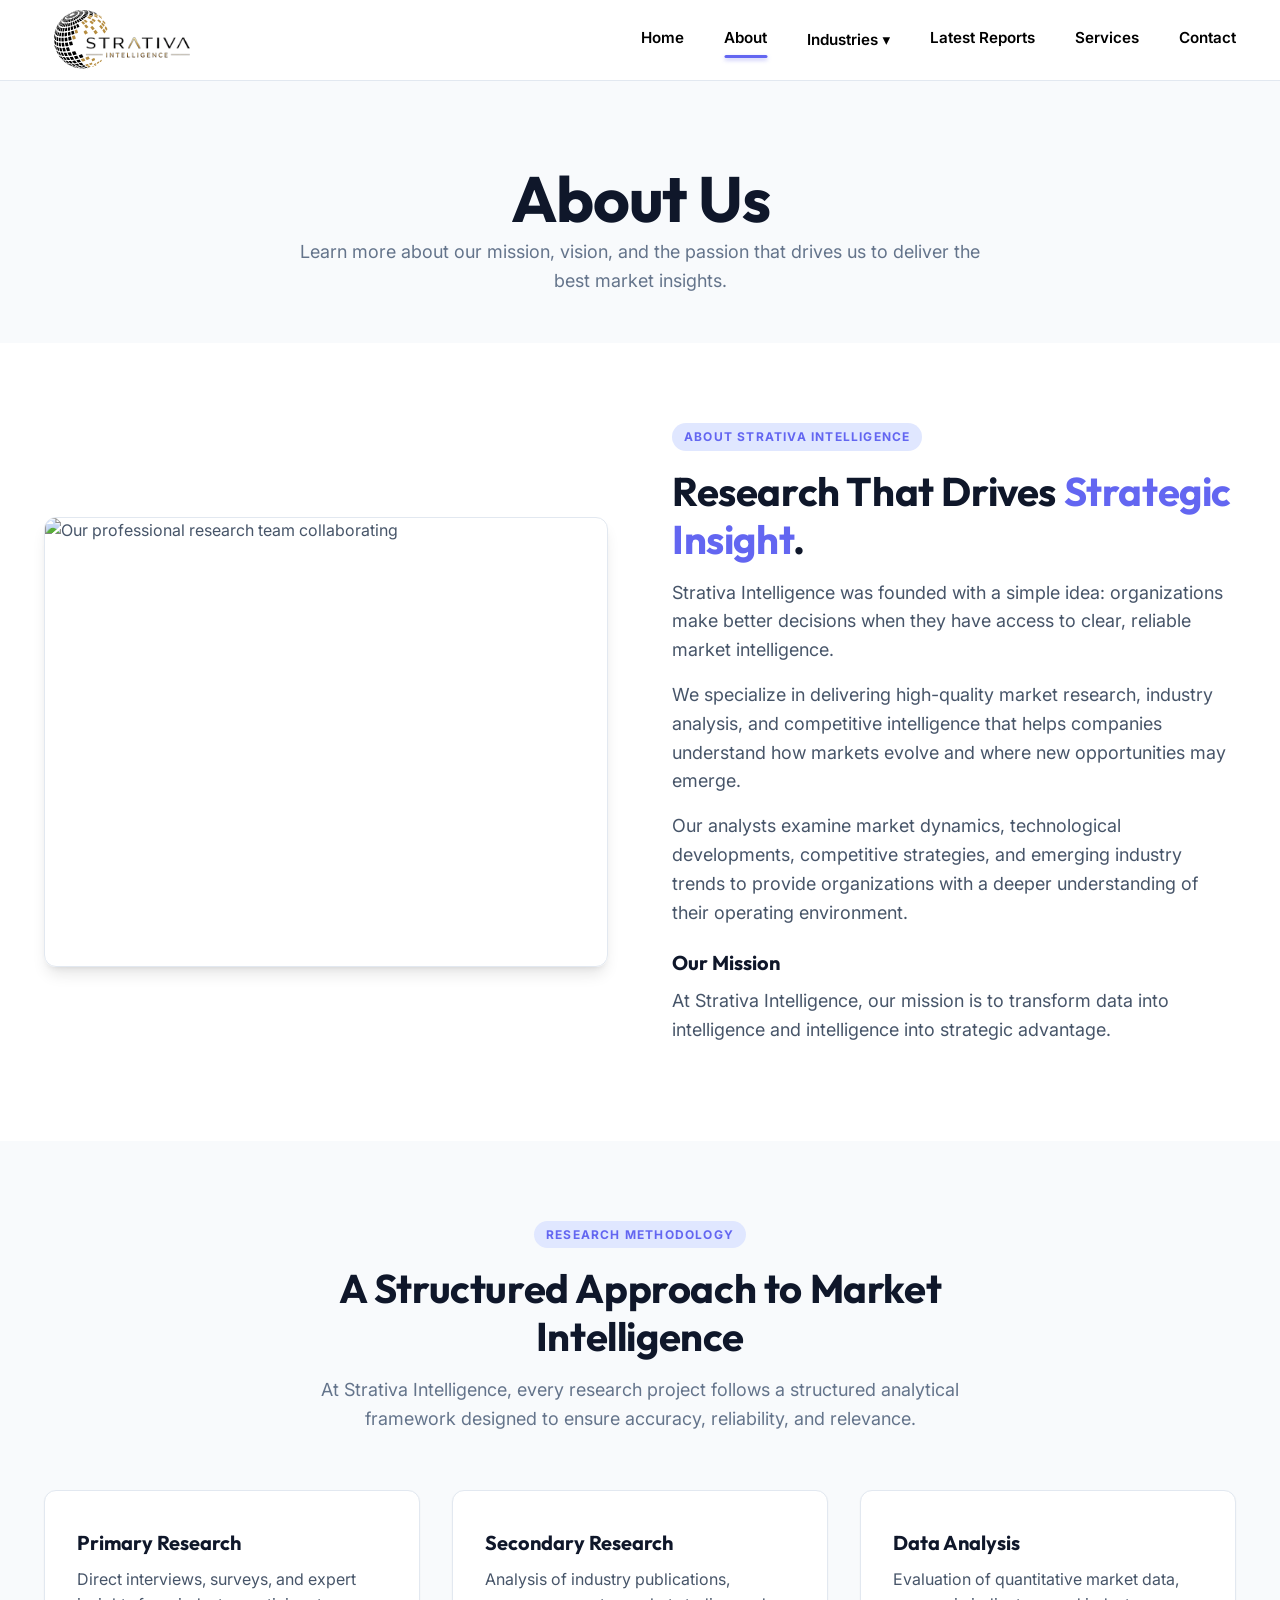
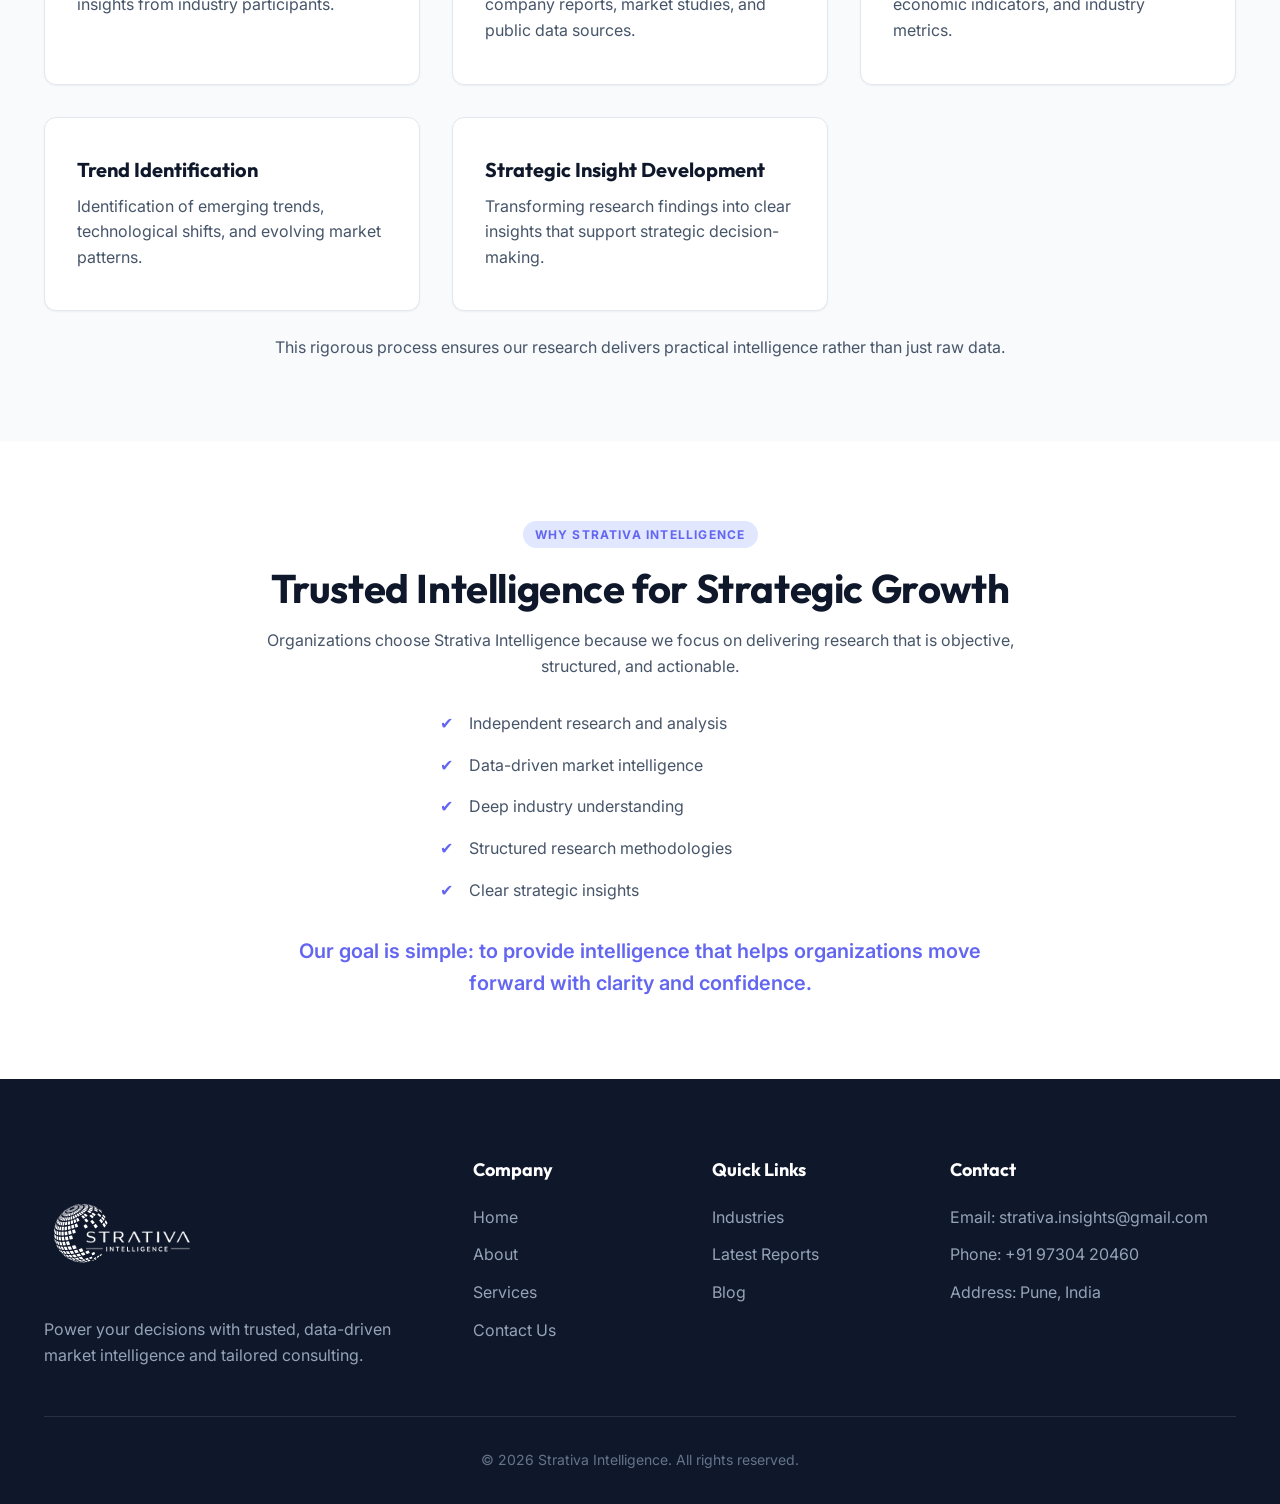
==== commit 14a85464: "add icons to industry nav dropdown on all pages" ====
--- a/about.html
+++ b/about.html
@@ -14,6 +14,7 @@
     href="https://fonts.googleapis.com/css2?family=Inter:wght@300;400;500;600;700;800&family=Outfit:wght@400;500;600;700&display=swap"
     rel="stylesheet">
   <link rel="stylesheet" href="styles.css">
+<link rel="stylesheet" href="https://cdnjs.cloudflare.com/ajax/libs/font-awesome/6.5.1/css/all.min.css">
 </head>
 
 <body>
@@ -35,20 +36,20 @@
         <div class="nav-item">
           <a href="industries.html">Industries ▾</a>
           <div class="dropdown-menu">
-            <a href="industries.html?q=technology">Technology &amp; IT</a>
-            <a href="industries.html?q=healthcare">Healthcare</a>
-            <a href="industries.html?q=energy">Energy &amp; Power</a>
-            <a href="industries.html?q=automotive">Automotive</a>
-            <a href="industries.html?q=agriculture">Agriculture</a>
-            <a href="industries.html?q=aerospace">Aerospace &amp; Defense</a>
-            <a href="industries.html?q=construction">Construction</a>
-            <a href="industries.html?q=consumer">Consumer Goods</a>
-            <a href="industries.html?q=foods">Foods &amp; Beverages</a>
-            <a href="industries.html?q=ict">ICT &amp; Semiconductor</a>
-            <a href="industries.html?q=mining">Mining &amp; Metals</a>
-            <a href="industries.html?q=manufacturing">Manufacturing</a>
-            <a href="industries.html?q=chemicals">Chemicals</a>
-            <a href="industries.html?q=telecom">Telecom</a>
+            <a href="industries.html?q=technology"><i class="fa-solid fa-laptop-code" style="margin-right:8px; width:16px; text-align:center;"></i> Technology &amp; IT</a>
+            <a href="industries.html?q=healthcare"><i class="fa-solid fa-heart-pulse" style="margin-right:8px; width:16px; text-align:center;"></i> Healthcare</a>
+            <a href="industries.html?q=energy"><i class="fa-solid fa-bolt" style="margin-right:8px; width:16px; text-align:center;"></i> Energy &amp; Power</a>
+            <a href="industries.html?q=automotive"><i class="fa-solid fa-car" style="margin-right:8px; width:16px; text-align:center;"></i> Automotive</a>
+            <a href="industries.html?q=agriculture"><i class="fa-solid fa-seedling" style="margin-right:8px; width:16px; text-align:center;"></i> Agriculture</a>
+            <a href="industries.html?q=aerospace"><i class="fa-solid fa-rocket" style="margin-right:8px; width:16px; text-align:center;"></i> Aerospace &amp; Defense</a>
+            <a href="industries.html?q=construction"><i class="fa-solid fa-helmet-safety" style="margin-right:8px; width:16px; text-align:center;"></i> Construction</a>
+            <a href="industries.html?q=consumer"><i class="fa-solid fa-bag-shopping" style="margin-right:8px; width:16px; text-align:center;"></i> Consumer Goods</a>
+            <a href="industries.html?q=foods"><i class="fa-solid fa-utensils" style="margin-right:8px; width:16px; text-align:center;"></i> Foods &amp; Beverages</a>
+            <a href="industries.html?q=ict"><i class="fa-solid fa-microchip" style="margin-right:8px; width:16px; text-align:center;"></i> ICT &amp; Semiconductor</a>
+            <a href="industries.html?q=mining"><i class="fa-solid fa-hammer" style="margin-right:8px; width:16px; text-align:center;"></i> Mining &amp; Metals</a>
+            <a href="industries.html?q=manufacturing"><i class="fa-solid fa-industry" style="margin-right:8px; width:16px; text-align:center;"></i> Manufacturing</a>
+            <a href="industries.html?q=chemicals"><i class="fa-solid fa-flask" style="margin-right:8px; width:16px; text-align:center;"></i> Chemicals</a>
+            <a href="industries.html?q=telecom"><i class="fa-solid fa-tower-cell" style="margin-right:8px; width:16px; text-align:center;"></i> Telecom</a>
           </div>
         </div>
         <a href="reports.html">Latest Reports</a>
--- a/styles.css
+++ b/styles.css
@@ -201,9 +201,9 @@
 }
 
 .nav-links a {
-  font-weight: 500;
+  font-weight: 600;
   font-size: 0.95rem;
-  color: var(--text-base);
+  color: #000000;
   position: relative;
   padding-bottom: 0.25rem;
   transition: color 0.3s ease;
@@ -233,7 +233,7 @@
 
 .nav-links a:hover,
 .nav-links a.active {
-  color: var(--accent-color);
+  color: #000000;
 }
 
 .nav-toggle {
@@ -279,8 +279,8 @@
   padding: 0.6rem 1.5rem;
   display: block;
   font-size: 0.9rem;
-  font-weight: 500;
-  color: var(--text-base);
+  font-weight: 600;
+  color: #000000;
   transition: background-color 0.2s;
 }
 
@@ -289,8 +289,9 @@
 }
 
 .dropdown-menu a:hover {
-  background-color: var(--bg-shade);
-  color: var(--accent-color) !important;
+  background-color: var(--accent-light);
+  color: var(--accent-hover) !important;
+  transform: translateX(4px);
 }
 
 @media (min-width: 993px) {
@@ -355,7 +356,7 @@
 /* Hero Section */
 .hero {
   position: relative;
-  padding: 7rem 0;
+  padding: 5rem 0 6rem;
   overflow: hidden;
   background-color: var(--primary-color);
   color: white;
@@ -382,6 +383,7 @@
 
 .hero-content h1 {
   color: white;
+  font-size: clamp(2.2rem, 4vw, 3.2rem);
 }
 
 .hero-subtitle {
@@ -393,10 +395,11 @@
 }
 
 .hero p {
-  font-size: 1.25rem;
+  font-size: 1.15rem;
   color: #cbd5e1;
-  margin-bottom: 2.5rem;
-  margin-top: 1.5rem;
+  margin-bottom: 2rem;
+  margin-top: 1.25rem;
+  line-height: 1.5;
 }
 
 .hero-actions {
@@ -480,10 +483,26 @@
   overflow: hidden;
 }
 
+.industry-card.with-img:hover .industry-img {
+  transform: scale(1.05);
+}
+
+.industry-card.with-img:hover .industry-title {
+  background: linear-gradient(to top, rgba(0, 0, 0, 0.95), rgba(0, 0, 0, 0.2));
+  padding-bottom: 1.75rem;
+}
+
 .service-card:hover {
   transform: translateY(-5px);
   box-shadow: var(--shadow-lg);
   border-color: var(--accent-color);
+  background-color: var(--bg-shade);
+}
+
+.service-card:hover .icon-wrapper {
+  background-color: var(--accent-color);
+  color: white;
+  transform: scale(1.1);
 }
 
 .icon-wrapper {
@@ -496,6 +515,7 @@
   align-items: center;
   justify-content: center;
   margin-bottom: 1.5rem;
+  transition: var(--transition);
 }
 
 .icon-wrapper svg {
@@ -566,6 +586,23 @@
 /* CTA Section */
 .cta-section {
   padding: 6rem 0;
+  background: var(--primary-color) url('https://images.unsplash.com/photo-1557683316-973673baf926?auto=format&fit=crop&w=1920&q=80') center/cover no-repeat;
+  position: relative;
+  z-index: 1;
+}
+
+.cta-section::before {
+  content: '';
+  position: absolute;
+  top: 0; left: 0; right: 0; bottom: 0;
+  background: linear-gradient(135deg, rgba(15, 23, 42, 0.95), rgba(99, 102, 241, 0.8));
+  z-index: -1;
+}
+
+.cta-section h2 {
+  font-size: clamp(2rem, 3.5vw, 3rem);
+  margin-bottom: 1.5rem;
+  letter-spacing: -0.02em;
 }
 
 .cta-subtitle {
@@ -577,25 +614,15 @@
 
 /* Global Reach Map */
 .map-layout {
-  display: grid;
-  grid-template-columns: 1fr;
-  gap: 3rem;
-  align-items: center;
-}
-
-@media (min-width: 993px) {
-  .map-layout {
-    grid-template-columns: 2fr 1fr;
-  }
+  display: block;
 }
 
 .map-container {
   position: relative;
   background-color: var(--primary-color);
-  border-radius: var(--radius-lg);
+  background: radial-gradient(circle at center, #1e293b 0%, #0f172a 100%);
   overflow: hidden;
-  box-shadow: var(--shadow-lg);
-  padding: 2rem 1rem;
+  box-shadow: inset 0 0 50px rgba(0,0,0,0.5);
 }
 
 .map-img {
@@ -768,9 +795,34 @@
 /* Search Bar Styles */
 .hero-search-container {
   max-width: 600px;
-  margin: 2rem auto;
+  margin: 1.5rem auto 1rem;
   position: relative;
   display: flex;
+}
+
+.hero-suggestions {
+  display: flex;
+  justify-content: center;
+  align-items: center;
+  gap: 0.75rem;
+  flex-wrap: wrap;
+  margin-bottom: 2rem;
+}
+
+.suggest-tag {
+  color: #cbd5e1;
+  font-size: 0.85rem;
+  padding: 0.35rem 0.85rem;
+  border: 1px solid rgba(255,255,255,0.2);
+  border-radius: 9999px;
+  transition: var(--transition);
+  text-decoration: none;
+}
+
+.suggest-tag:hover {
+  background: var(--accent-color);
+  color: white;
+  border-color: var(--accent-color);
 }
 
 .hero-search-input {
@@ -901,4 +953,116 @@
   .dropdown-menu {
     display: none !important;
   }
-}+}
+/* Hero Slider Styles */
+.hero-slider {
+  position: absolute;
+  top: 0;
+  left: 0;
+  width: 300%;
+  height: 100%;
+  z-index: 0;
+  display: flex;
+  animation: hero-slide 18s cubic-bezier(0.8, 0, 0.2, 1) infinite;
+}
+
+.hero-slide {
+  width: 33.3333%;
+  height: 100%;
+  background-position: center;
+  background-size: cover;
+  background-repeat: no-repeat;
+  position: relative;
+}
+
+.hero-slide::after {
+  content: '';
+  position: absolute;
+  top: 0;
+  left: 0;
+  right: 0;
+  bottom: 0;
+  background: linear-gradient(to bottom, rgba(15, 23, 42, 0.7), rgba(15, 23, 42, 0.9));
+  opacity: 0.65;
+}
+
+.slide-1 {
+  background-image: url('https://images.unsplash.com/photo-1451187580459-43490279c0fa?auto=format&fit=crop&w=1920&q=80');
+}
+.slide-2 {
+  background-image: url('images/hero-bg-2.jpg');
+}
+.slide-3 {
+  background-image: url('images/hero-bg-3.jpg');
+}
+
+@keyframes hero-slide {
+  0%, 25% { transform: translateX(0); }
+  33%, 58% { transform: translateX(-33.3333%); }
+  66%, 91% { transform: translateX(-66.6666%); }
+  100% { transform: translateX(0); /* Jump back or slide back. Given standard sliders, slide back is okay */ }
+}
+
+/* Top Bar */
+.top-bar {
+  background: linear-gradient(135deg, #fdf2f8 0%, #fce7f3 100%);
+  color: #831843;
+  font-size: 0.8rem;
+  padding: 0.5rem 0;
+  font-family: var(--font-sans);
+  font-weight: 600;
+}
+
+.top-bar-container {
+  display: flex;
+  justify-content: space-between;
+  align-items: center;
+}
+
+.top-bar-left, .top-bar-right {
+  display: flex;
+  gap: 1.5rem;
+  align-items: center;
+  flex-wrap: wrap;
+  justify-content: center;
+}
+
+.top-bar a {
+  color: #831843;
+  text-decoration: none;
+  display: flex;
+  align-items: center;
+  gap: 0.4rem;
+  transition: color 0.2s;
+  font-weight: 700;
+}
+
+.top-bar a:hover {
+  color: #be185d;
+}
+
+/* Hero Text Box styling */
+.hero-text-box {
+  background: rgba(15, 23, 42, 0.7);
+  backdrop-filter: blur(8px);
+  padding: 2.5rem;
+  border-radius: var(--radius-lg);
+  display: inline-block;
+  max-width: 800px;
+  margin: 0 auto;
+  border: 1px solid rgba(255, 255, 255, 0.15);
+  box-shadow: var(--shadow-lg);
+}
+
+.hero-text-box h2 {
+  color: white;
+  font-size: clamp(1.8rem, 3vw, 2.8rem);
+  line-height: 1.2;
+}
+
+@media (max-width: 768px) {
+  .top-bar-container {
+    flex-direction: column;
+    gap: 0.5rem;
+  }
+}
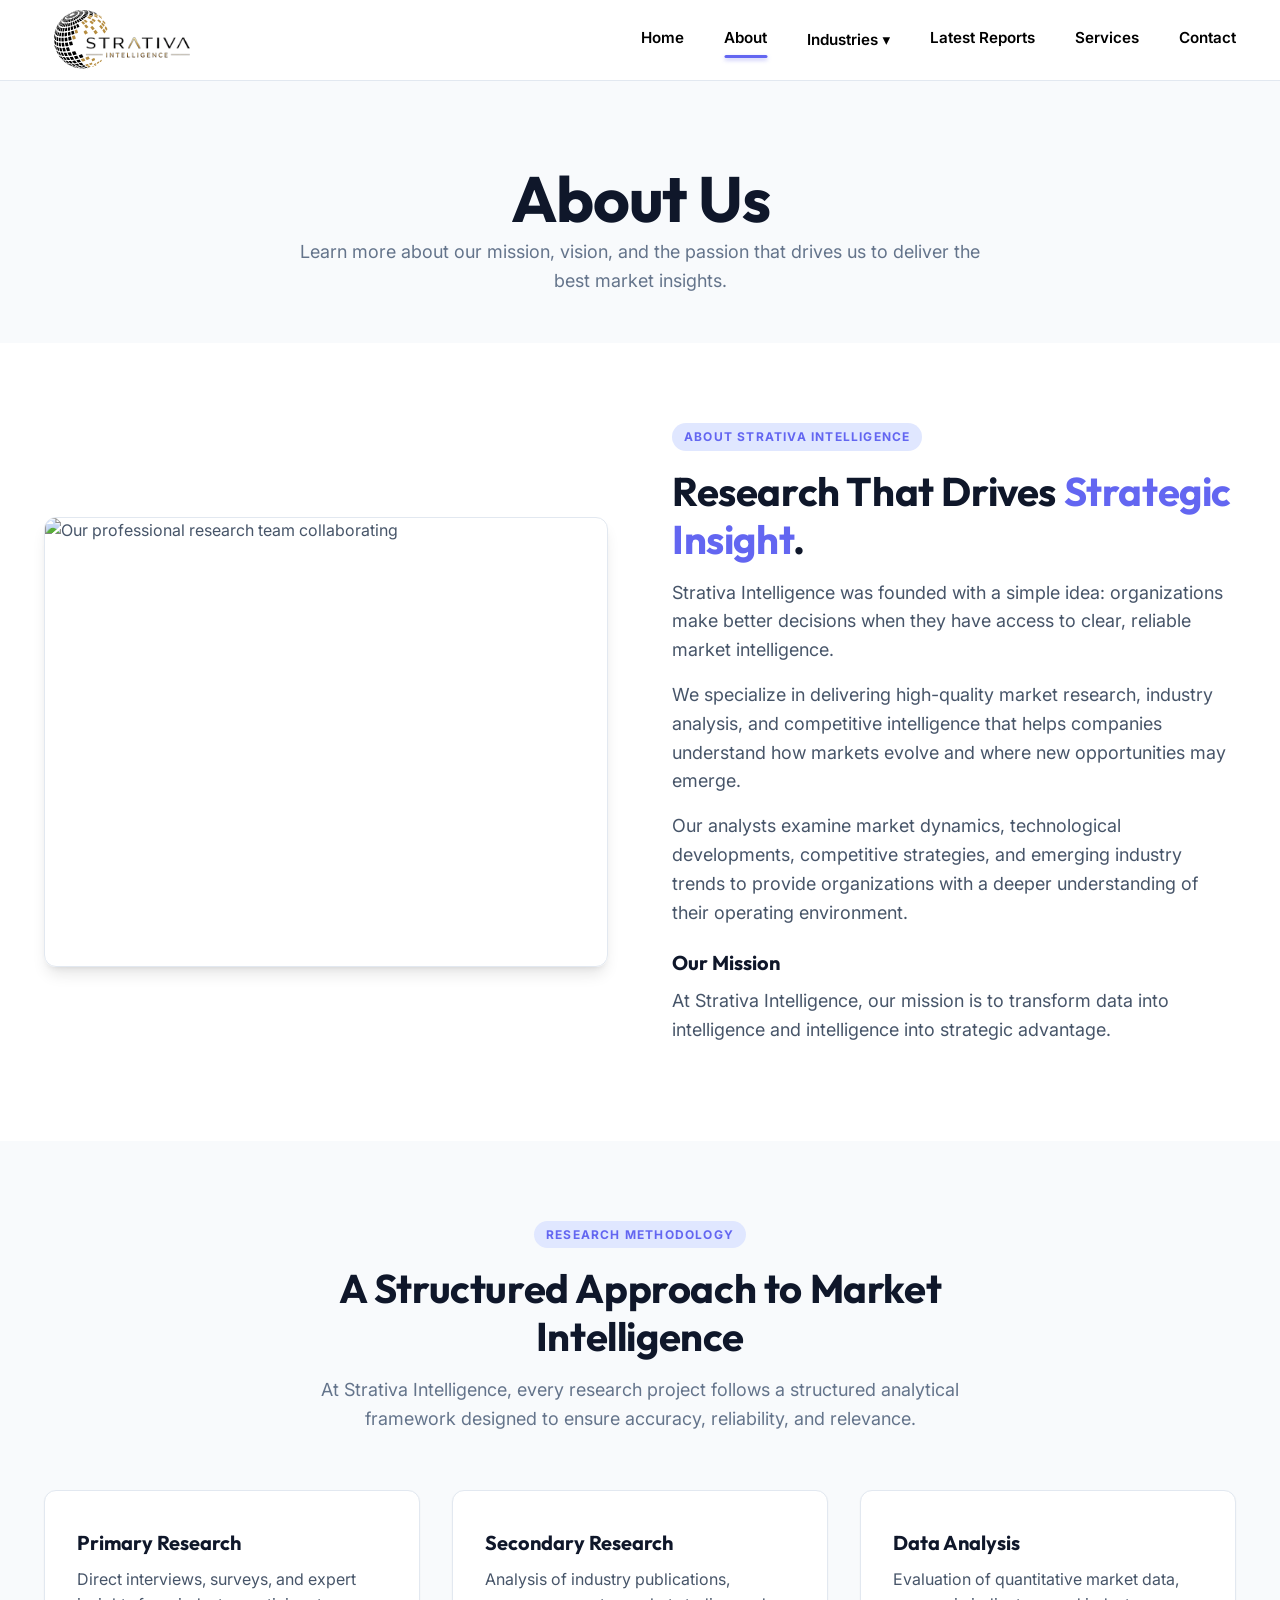
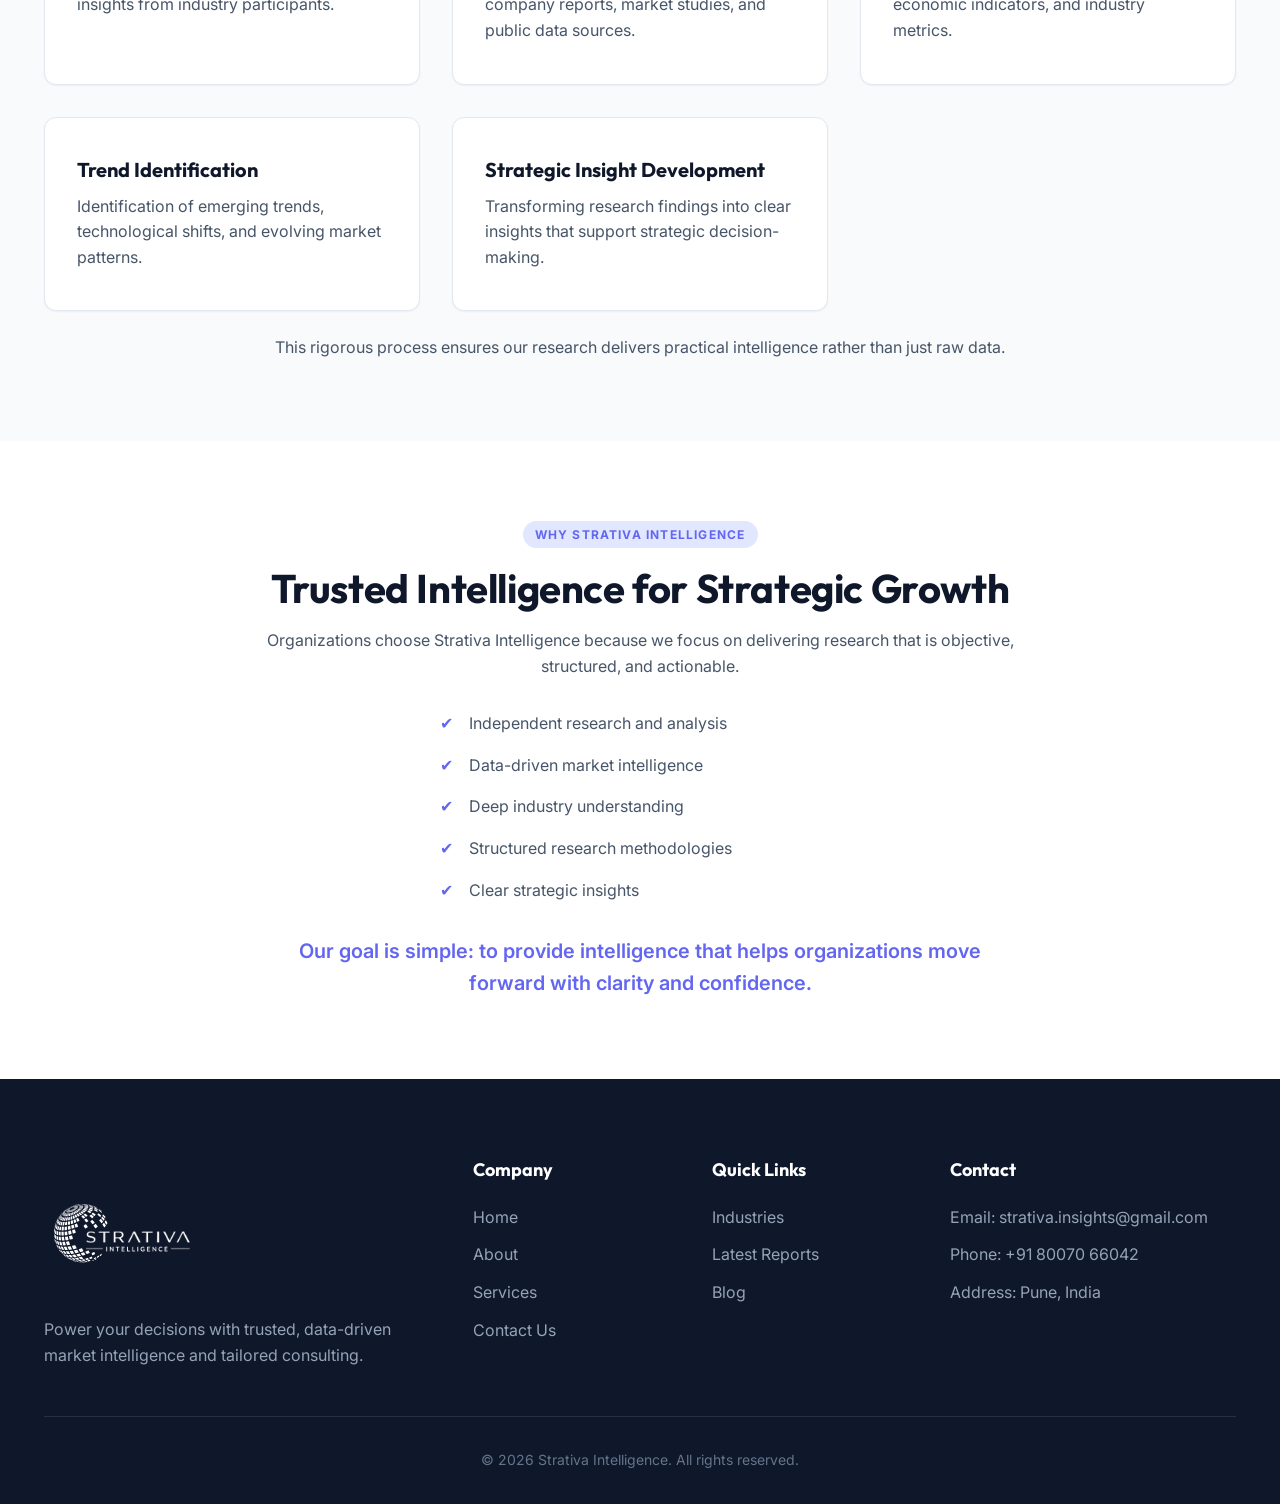
==== commit 5436f328: "change number" ====
--- a/about.html
+++ b/about.html
@@ -207,7 +207,7 @@
           <h4 class="footer-heading">Contact</h4>
           <ul class="footer-links">
             <li class="text-gray">Email: strativa.insights@gmail.com</li>
-            <li class="text-gray">Phone: +91 97304 20460</li>
+            <li class="text-gray">Phone: +91 80070 66042</li>
             <li class="text-gray">Address: Pune, India</li>
           </ul>
         </div>
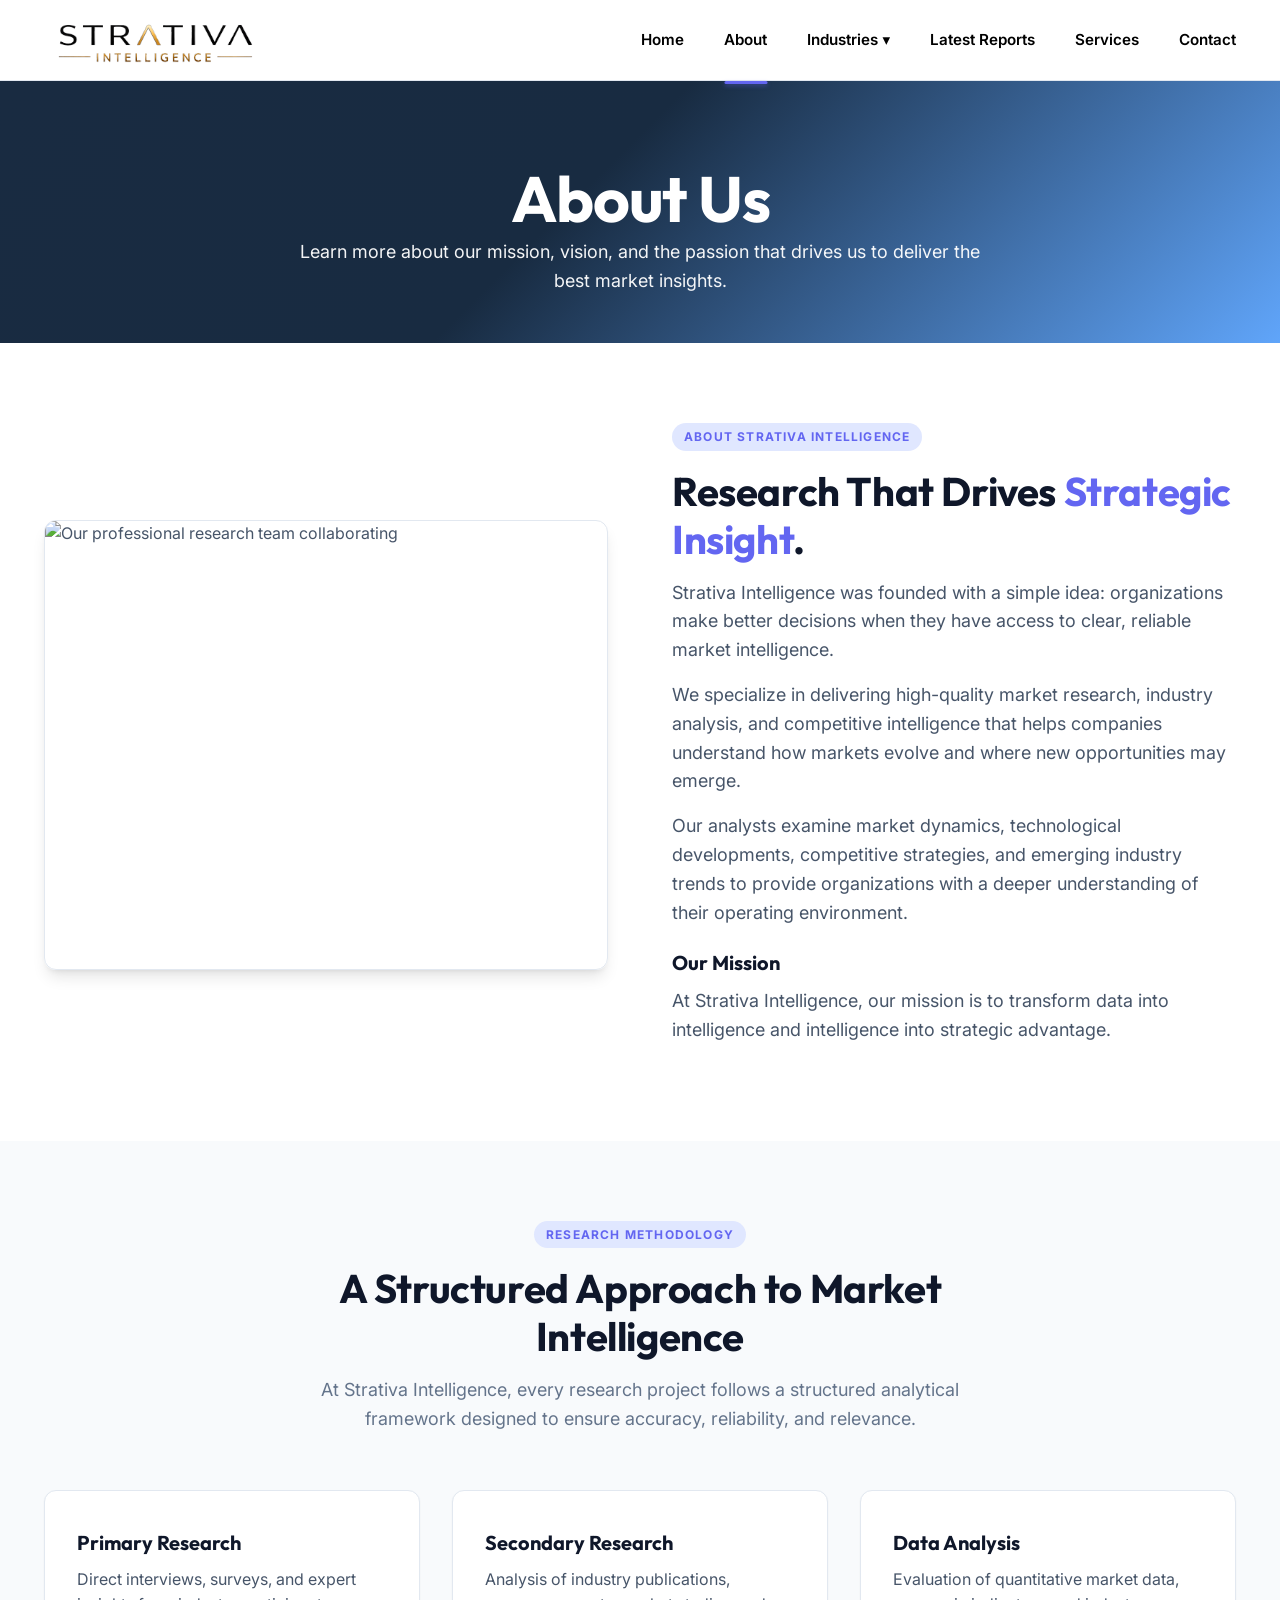
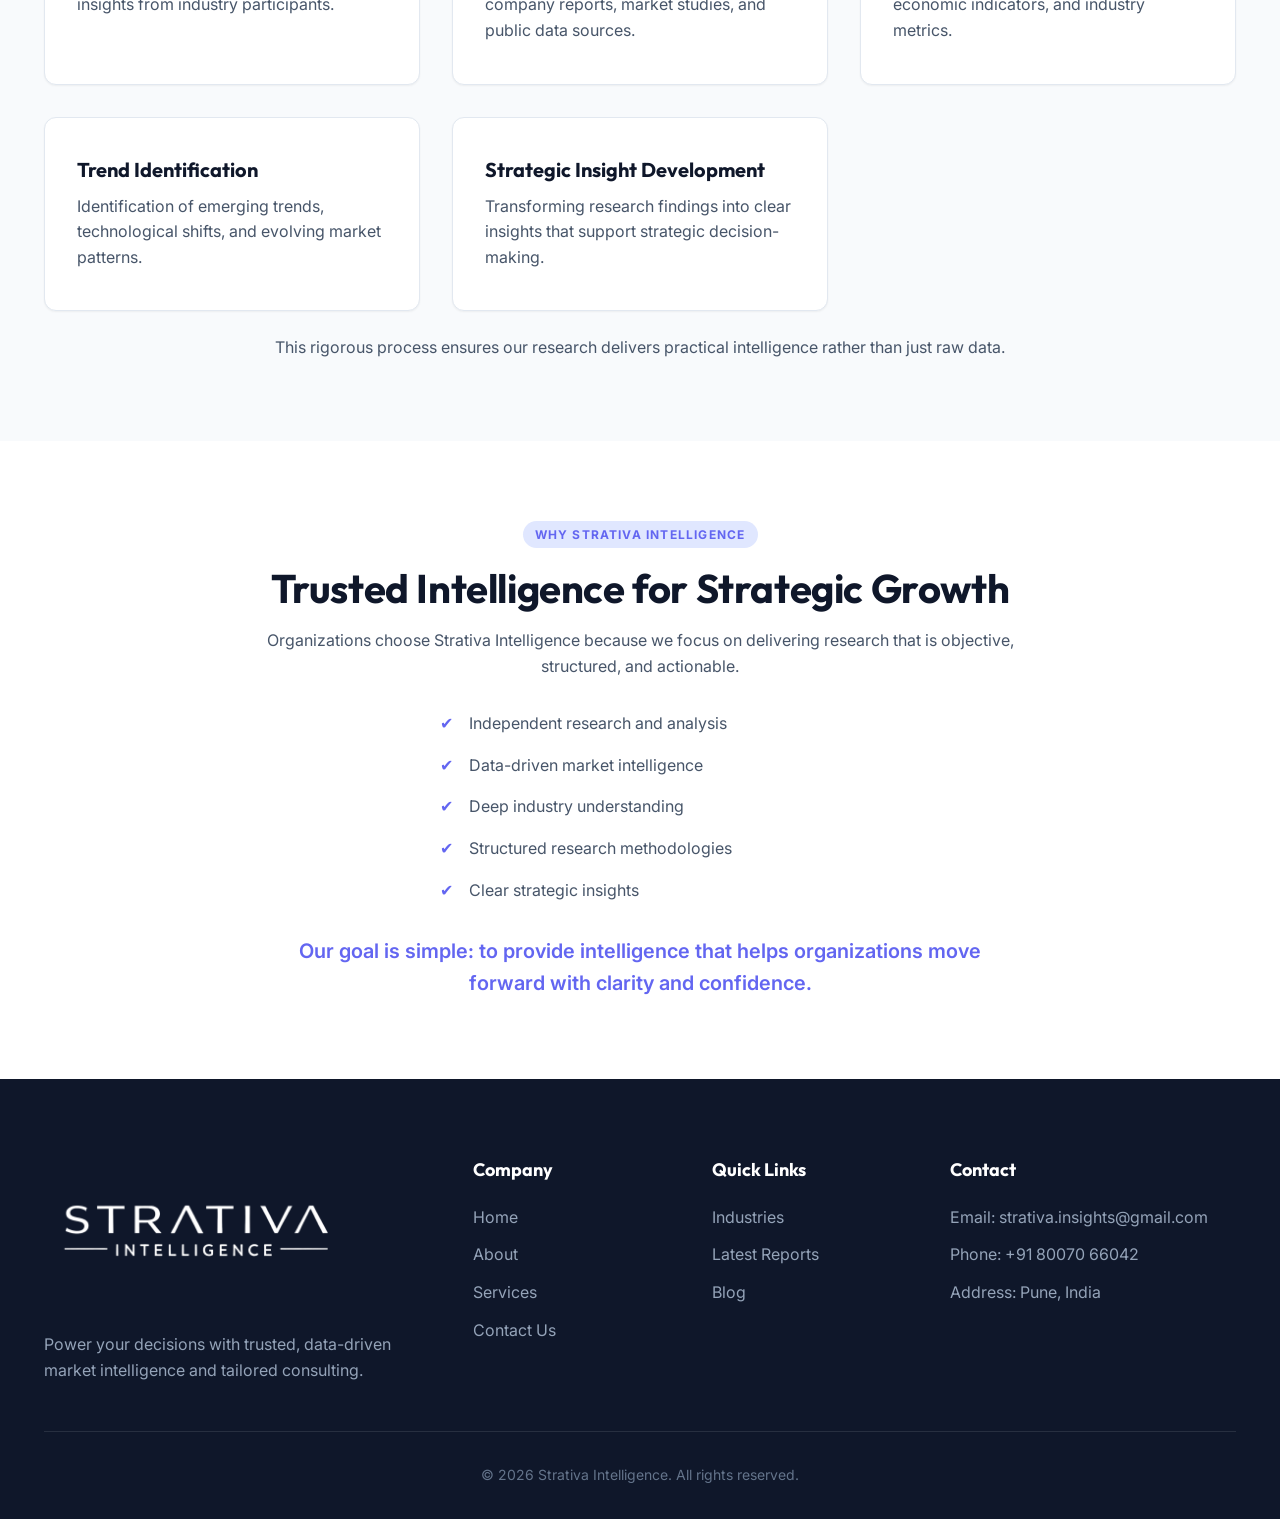
==== commit f451d7a4: "Apply dark blue gradient background to About Us, Services (What We Do), and Contact sections" ====
--- a/about.html
+++ b/about.html
@@ -60,7 +60,7 @@
   </header>
 
   <!-- Page Header -->
-  <section class="section bg-light" style="padding-bottom: 3rem;">
+  <section class="section page-header-dark" style="padding-bottom: 3rem;">
     <div class="container">
       <div class="section-header text-center" style="margin-bottom: 0;">
         <h1>About Us</h1>
--- a/styles.css
+++ b/styles.css
@@ -7,6 +7,8 @@
   /* Fresh vibrant indigo */
   --accent-hover: #4F46E5;
   --accent-light: #E0E7FF;
+  --gold-accent: #D4AF37;
+  --gold-soft: #F6E7B8;
   --text-dark: #0F172A;
   --text-base: #475569;
   --text-light: #64748b;
@@ -17,6 +19,10 @@
   --font-sans: 'Inter', system-ui, -apple-system, sans-serif;
   --font-display: 'Outfit', system-ui, -apple-system, sans-serif;
   --max-width: 1240px;
+  --header-logo-height: 110px;
+  --header-nav-height: 80px;
+  --header-logo-offset-y: 10px;
+  --header-logo-top-margin-desktop: 45px;
 
   --shadow-sm: 0 1px 2px 0 rgb(0 0 0 / 0.05);
   --shadow-md: 0 4px 6px -1px rgb(0 0 0 / 0.1), 0 2px 4px -2px rgb(0 0 0 / 0.1);
@@ -63,6 +69,8 @@
 
 img {
   max-width: 100%;
+  margin-top: 10px;
+  margin-bottom: 5px;
   min-height: 150px;
   display: block;
 }
@@ -141,6 +149,44 @@
 
 .section {
   padding: 5rem 0;
+}
+
+.about-section {
+  background: linear-gradient(135deg, #192b41 0%, #182b41 45%, #60a5fa 100%);
+  position: relative;
+  overflow: hidden;
+}
+
+.about-section .section-tag {
+  color: #ffffff;
+  background-color: rgba(255, 255, 255, 0.18);
+  border: 1px solid rgba(255, 255, 255, 0.35);
+}
+
+.about-section .section-header h2,
+.about-section .section-header p {
+  color: #ffffff;
+}
+
+.about-section .split-content h2,
+.about-section .split-content h3,
+.about-section .split-content p {
+  color: #ffffff;
+}
+
+.about-section .text-accent {
+  color: #93c5fd;
+}
+
+.about-section .btn {
+  background: rgba(255, 255, 255, 0.15);
+  color: #ffffff;
+  border-color: rgba(255, 255, 255, 0.3);
+}
+
+.about-section .btn:hover {
+  background: rgba(255, 255, 255, 0.25);
+  border-color: rgba(255, 255, 255, 0.5);
 }
 
 .section-tag {
@@ -181,7 +227,9 @@
   display: flex;
   align-items: center;
   justify-content: space-between;
-  height: 80px;
+  height: var(--header-nav-height);
+  position: relative;
+  overflow: visible;
 }
 
 .logo {
@@ -194,10 +242,31 @@
   gap: 0.5rem;
 }
 
+.logo img {
+  min-height: 0;
+}
+
+.header .logo img {
+  height: var(--header-logo-height) !important;
+  width: auto;
+}
+
+.header .logo {
+  position: relative;
+  z-index: 120;
+  margin-top: var(--header-logo-top-margin-desktop);
+  transform: translateY(calc(var(--header-logo-offset-y) * -1));
+}
+
+.header .logo img {
+  margin: 0;
+}
+
 .nav-links {
   display: flex;
   gap: 2.5rem;
   align-items: center;
+  height: var(--header-nav-height);
 }
 
 .nav-links a {
@@ -207,6 +276,15 @@
   position: relative;
   padding-bottom: 0.25rem;
   transition: color 0.3s ease;
+}
+
+.nav-links > a,
+.nav-item > a {
+  display: inline-flex;
+  align-items: center;
+  height: var(--header-nav-height);
+  padding-bottom: 0;
+  line-height: 1;
 }
 
 .nav-links a::after {
@@ -247,7 +325,10 @@
 /* Dropdown Navigation */
 .nav-item {
   position: relative;
-  padding: 1.5rem 0;
+  padding: 0;
+  height: var(--header-nav-height);
+  display: flex;
+  align-items: center;
 }
 
 .dropdown-menu {
@@ -376,14 +457,91 @@
 .hero-content {
   position: relative;
   z-index: 10;
-  max-width: 800px;
+  max-width: 1080px;
   text-align: center;
   margin: 0 auto;
+  display: flex;
+  flex-direction: column;
+  align-items: center;
 }
 
 .hero-content h1 {
   color: white;
   font-size: clamp(2.2rem, 4vw, 3.2rem);
+}
+
+.hero-badges {
+  display: flex;
+  align-items: center;
+  justify-content: center;
+  gap: 0.55rem;
+  margin-bottom: 0.35rem;
+  flex-wrap: wrap;
+}
+
+.hero-trust-badge {
+  display: inline-flex;
+  align-items: center;
+  justify-content: center;
+  padding: 0.35rem 0.9rem;
+  border-radius: 999px;
+  font-size: 0.78rem;
+  letter-spacing: 0.08em;
+  text-transform: uppercase;
+  font-weight: 700;
+  color: #fff7dd;
+  border: 1px solid rgba(246, 231, 184, 0.7);
+  background: linear-gradient(135deg, rgba(212, 175, 55, 0.38) 0%, rgba(184, 134, 11, 0.3) 100%);
+  box-shadow: 0 0 0 1px rgba(255, 230, 140, 0.15) inset, 0 6px 14px rgba(212, 175, 55, 0.24);
+}
+
+.hero-blue-badge {
+  display: inline-flex;
+  align-items: center;
+  justify-content: center;
+  padding: 0.35rem 0.9rem;
+  border-radius: 999px;
+  font-size: 0.78rem;
+  letter-spacing: 0.08em;
+  text-transform: uppercase;
+  font-weight: 700;
+  color: #dbeafe;
+  border: 1px solid rgba(147, 197, 253, 0.72);
+  background: linear-gradient(135deg, rgba(59, 130, 246, 0.35) 0%, rgba(37, 99, 235, 0.3) 100%);
+  box-shadow: 0 0 0 1px rgba(147, 197, 253, 0.18) inset, 0 6px 14px rgba(37, 99, 235, 0.22);
+}
+
+.hero-main-title {
+  color: #fff;
+  font-size: clamp(2rem, 2.8vw, 3.05rem);
+  line-height: 1.2;
+  margin: 0;
+  text-align: center;
+  text-shadow: 0 2px 8px rgba(0, 0, 0, 0.45);
+  white-space: nowrap;
+  letter-spacing: -0.015em;
+}
+
+.hero-main-desc {
+  color: rgba(255, 255, 255, 0.95);
+  font-size: clamp(1rem, 1.35vw, 1.2rem);
+  line-height: 1.5;
+  margin: 0 auto;
+  max-width: 820px;
+  text-align: center;
+  text-shadow: 0 1px 4px rgba(0, 0, 0, 0.35);
+}
+
+@media (min-width: 1200px) {
+  .hero-search-container {
+    max-width: 920px;
+  }
+}
+
+@media (min-width: 992px) and (max-width: 1199px) {
+  .hero-search-container {
+    max-width: 760px;
+  }
 }
 
 .hero-subtitle {
@@ -396,9 +554,9 @@
 
 .hero p {
   font-size: 1.15rem;
-  color: #cbd5e1;
-  margin-bottom: 2rem;
-  margin-top: 1.25rem;
+  color: #ffffff;
+  margin-bottom: 2rem; 
+  /* margin-top: 1.25rem; */ 
   line-height: 1.5;
 }
 
@@ -406,6 +564,29 @@
   display: flex;
   gap: 1rem;
   justify-content: center;
+}
+
+@media (max-width: 992px) {
+  .hero-badges {
+    gap: 0.4rem;
+  }
+
+  .hero-trust-badge,
+  .hero-blue-badge {
+    font-size: 0.72rem;
+    padding: 0.3rem 0.75rem;
+  }
+
+  .hero-main-title {
+    white-space: normal;
+    font-size: clamp(1.4rem, 5.3vw, 2.1rem);
+    letter-spacing: normal;
+  }
+
+  .hero-main-desc {
+    font-size: clamp(0.95rem, 3.3vw, 1.08rem);
+    max-width: 92%;
+  }
 }
 
 /* Stats Section */
@@ -499,6 +680,17 @@
   background-color: var(--bg-shade);
 }
 
+.service-card.clicked {
+  border-color: var(--gold-accent);
+  background: linear-gradient(135deg, #fffdf7 0%, #f5c527 100%);
+  box-shadow: 0 10px 28px rgba(212, 175, 55, 0.28);
+}
+
+.service-card.clicked .icon-wrapper {
+  background-color: var(--gold-accent);
+  color: #ffffff;
+}
+
 .service-card:hover .icon-wrapper {
   background-color: var(--accent-color);
   color: white;
@@ -523,7 +715,173 @@
   height: 28px;
 }
 
+/* Home: What We Do section enhancements */
+.what-we-do-section {
+  position: relative;
+  overflow: hidden;
+  background: linear-gradient(135deg, #192b41 0%, #182b41 45%, #60a5fa 100%);
+}
+
+.what-we-do-section::before {
+  content: none;
+}
+
+.what-we-do-section .container {
+  position: relative;
+  z-index: 1;
+}
+
+.what-we-do-section .section-header {
+  margin-bottom: 3rem;
+}
+
+.what-we-do-section .section-header h2,
+.what-we-do-section .section-header p {
+  color: #ffffff;
+}
+
+.what-we-do-section .section-tag {
+  color: #ffffff;
+  background-color: rgba(255, 255, 255, 0.18);
+  border: 1px solid rgba(255, 255, 255, 0.35);
+}
+
+.what-we-do-section .section-header p {
+  max-width: 640px;
+  margin: 0.5rem auto 0;
+}
+
+.what-we-do-section .service-card {
+  background: rgba(255, 255, 255, 0.08);
+  border: 1px solid rgba(255, 255, 255, 0.2);
+  box-shadow: 0 18px 40px -28px rgba(0, 0, 0, 0.3);
+  color: #ffffff;
+}
+
+.what-we-do-section .service-card::after {
+  content: '';
+  position: absolute;
+  left: 1.25rem;
+  right: 1.25rem;
+  top: 0.85rem;
+  height: 3px;
+  border-radius: 999px;
+  background: linear-gradient(90deg, #f6e7b8 0%, #d4af37 55%, #b8860b 100%);
+  opacity: 0;
+  transition: var(--transition);
+}
+
+.what-we-do-section .service-card:hover {
+  transform: translateY(-8px);
+  border-color: rgba(255, 255, 255, 0.5);
+  box-shadow: 0 24px 40px -24px rgba(255, 255, 255, 0.2);
+  background: rgba(255, 255, 255, 0.15);
+  color: #ffffff;
+}
+
+.what-we-do-section .service-card:hover::after {
+  opacity: 1;
+}
+
+.what-we-do-section .icon-wrapper {
+  background: rgba(255, 255, 255, 0.15);
+  border: 1px solid rgba(255, 255, 255, 0.3);
+  color: #ffffff;
+}
+
+.what-we-do-section .service-card:hover .icon-wrapper {
+  background: linear-gradient(135deg, #93c5fd 0%, #60a5fa 100%);
+  color: #111827;
+  border-color: #60a5fa;
+}
+
+.what-we-do-section .btn-outline {
+  color: #ffffff;
+  border-color: rgba(255, 255, 255, 0.5);
+  background: transparent;
+}
+
+.what-we-do-section .btn-outline:hover {
+  color: #ffffff;
+  border-color: #ffffff;
+  background: rgba(255, 255, 255, 0.15);
+}
+
+/* Dark Section Utility - For About, Services, Contact pages */
+.section-dark,
+.section.page-header-dark {
+  background: linear-gradient(135deg, #192b41 0%, #182b41 45%, #60a5fa 100%) !important;
+  color: #ffffff;
+}
+
+.section-dark .section-tag,
+.section.page-header-dark .section-tag {
+  color: #ffffff;
+  background-color: rgba(255, 255, 255, 0.18);
+  border: 1px solid rgba(255, 255, 255, 0.35);
+}
+
+.section-dark h1,
+.section-dark h2,
+.section-dark h3,
+.section-dark h4,
+.section-dark h5,
+.section-dark h6,
+.section.page-header-dark h1,
+.section.page-header-dark h2,
+.section.page-header-dark h3,
+.section.page-header-dark h4,
+.section.page-header-dark h5,
+.section.page-header-dark h6 {
+  color: #ffffff;
+}
+
+.section-dark p,
+.section.page-header-dark p {
+  color: rgba(255, 255, 255, 0.95);
+}
+
+.section-dark .text-accent,
+.section.page-header-dark .text-accent {
+  color: #93c5fd;
+}
+
+.section-dark .text-light,
+.section.page-header-dark .text-light {
+  color: rgba(255, 255, 255, 0.7);
+}
+
 /* Industries */
+.industries-premium-section {
+  position: relative;
+  overflow: hidden;
+  background: linear-gradient(135deg, #192b41 0%, #182b41 45%, #60a5fa 100%);
+}
+
+.industries-premium-section::before {
+  content: none;
+}
+
+.industries-premium-section::after {
+  content: none;
+}
+
+.industries-premium-section .container {
+  position: relative;
+  z-index: 1;
+}
+
+.industries-premium-section .section-tag {
+  color: #ffffff;
+  background-color: rgba(255, 255, 255, 0.18);
+  border: 1px solid rgba(255, 255, 255, 0.35);
+}
+
+.industries-premium-section .section-header h2,
+.industries-premium-section .section-header p {
+  color: #ffffff;
+}
+
 .industry-grid {
   display: grid;
   grid-template-columns: repeat(auto-fill, minmax(250px, 1fr));
@@ -567,16 +925,31 @@
 }
 
 .industry-card:hover {
-  background: var(--accent-color);
-  color: white;
-  border-color: var(--accent-color);
+  background: linear-gradient(135deg, #f9e7b0 0%, #d4af37 52%, #b8860b 100%);
+  color: #111827;
+  border-color: var(--gold-accent);
   transform: translateY(-5px);
   box-shadow: var(--shadow-lg);
 }
 
+.industry-card.clicked {
+  border-color: var(--gold-accent);
+  box-shadow: 0 10px 30px rgba(255, 196, 0, 0.35);
+}
+
+.industry-card.with-img.clicked .industry-title {
+  background: linear-gradient(180deg, #d6a00c 0%, var(--gold-accent) 100%);
+  color: #111827;
+}
+
+.industry-card.with-img.clicked .industry-img {
+  transform: scale(1.03);
+  filter: saturate(1.1);
+}
+
 .industry-card.with-img:hover .industry-title {
-  background: var(--accent-color);
-  color: white;
+  background: linear-gradient(180deg, #f7e2a2 0%, #d4af37 100%);
+  color: #111827;
 }
 
 .industry-card.with-img:hover .industry-img {
@@ -610,6 +983,48 @@
   color: #cbd5e1;
   max-width: 800px;
   margin: 0 auto;
+}
+
+/* Trusted Brands / Clients */
+.trusted-brands-section {
+  background:
+    radial-gradient(circle at 10% 15%, rgba(212, 175, 55, 0.1), transparent 30%),
+    radial-gradient(circle at 88% 82%, rgba(99, 102, 241, 0.08), transparent 28%),
+    linear-gradient(180deg, #ffffff 0%, #f8fafc 100%);
+}
+
+.brand-logos-grid {
+  display: grid;
+  grid-template-columns: repeat(auto-fit, minmax(220px, 1fr));
+  gap: 1.25rem;
+  margin-top: 1rem;
+}
+
+.brand-logo-card {
+  min-height: 120px;
+  border: 1px solid rgba(148, 163, 184, 0.35);
+  border-radius: 14px;
+  background: rgba(255, 255, 255, 0.9);
+  box-shadow: var(--shadow-sm);
+  display: flex;
+  align-items: center;
+  justify-content: center;
+  padding: 1rem 1.25rem;
+  transition: var(--transition);
+}
+
+.brand-logo-card:hover {
+  transform: translateY(-3px);
+  border-color: rgba(99, 102, 241, 0.45);
+  box-shadow: var(--shadow-md);
+}
+
+.brand-logo-img {
+  width: 100%;
+  max-width: 240px;
+  max-height: 74px;
+  min-height: 0;
+  object-fit: contain;
 }
 
 /* Global Reach Map */
@@ -729,6 +1144,12 @@
   padding: 5rem 0 2rem;
 }
 
+.footer-brand .logo img {
+  height: 150px !important;
+  width: auto;
+  min-height: 0;
+}
+
 .footer-grid {
   display: grid;
   grid-template-columns: 2fr 1fr 1fr 1.5fr;
@@ -794,8 +1215,8 @@
 
 /* Search Bar Styles */
 .hero-search-container {
-  max-width: 600px;
-  margin: 1.5rem auto 1rem;
+  width: 560px;
+  margin: 0 auto 1rem;
   position: relative;
   display: flex;
 }
@@ -810,27 +1231,31 @@
 }
 
 .suggest-tag {
-  color: #cbd5e1;
+  color: #fff7dd;
   font-size: 0.85rem;
   padding: 0.35rem 0.85rem;
-  border: 1px solid rgba(255,255,255,0.2);
+  border: 1px solid rgba(212, 175, 55, 0.75);
   border-radius: 9999px;
   transition: var(--transition);
   text-decoration: none;
+  background: linear-gradient(135deg, rgba(212, 175, 55, 0.32) 0%, rgba(184, 134, 11, 0.25) 100%);
+  box-shadow: 0 0 0 1px rgba(255, 230, 140, 0.15) inset, 0 6px 14px rgba(212, 175, 55, 0.2);
 }
 
 .suggest-tag:hover {
-  background: var(--accent-color);
-  color: white;
-  border-color: var(--accent-color);
+  background: linear-gradient(135deg, #f6e7b8 0%, #d4af37 60%, #b8860b 100%);
+  color: #1f2937;
+  border-color: #f6e7b8;
+  transform: translateY(-1px);
+  box-shadow: 0 10px 20px rgba(212, 175, 55, 0.32);
 }
 
 .hero-search-input {
   width: 100%;
-  padding: 1.25rem 2rem;
+  padding: 1.3rem 2.1rem;
   border: 1px solid var(--border-color);
   border-radius: 50px;
-  font-size: 1.125rem;
+  font-size: 1.16rem;
   font-family: var(--font-sans);
   box-shadow: var(--shadow-md);
   outline: none;
@@ -847,7 +1272,7 @@
   right: 8px;
   top: 8px;
   bottom: 8px;
-  padding: 0 1.5rem;
+  padding: 0 1.85rem;
   background-color: var(--accent-color);
   color: white;
   border: none;
@@ -862,6 +1287,39 @@
 }
 
 @media (max-width: 768px) {
+  .header .logo {
+    margin-top: 0;
+    transform: none;
+  }
+
+  .header .logo img {
+    margin: 0;
+  }
+
+  .hero-content {
+    margin-top: 0.5rem;
+  }
+
+  .hero-search-container {
+    max-width: 100%;
+    margin: 1rem auto 0.85rem;
+  }
+
+  .hero-search-input {
+    padding: 1rem 1.1rem;
+    font-size: 0.96rem;
+    border-radius: 14px;
+  }
+
+  .hero-search-btn {
+    top: 5px;
+    bottom: 5px;
+    right: 5px;
+    padding: 0 1rem;
+    font-size: 0.9rem;
+    border-radius: 10px;
+  }
+
   .section {
     padding: 3.5rem 0;
   }
@@ -881,6 +1339,11 @@
     right: 0;
     background: white;
     flex-direction: column;
+    align-items: stretch;
+    gap: 0.5rem;
+    height: auto;
+    max-height: calc(100vh - 90px);
+    overflow-y: auto;
     padding: 1.5rem;
     box-shadow: var(--shadow-md);
     border-top: 1px solid var(--border-color);
@@ -893,6 +1356,20 @@
   .nav-links.active {
     clip-path: polygon(0 0, 100% 0, 100% 100%, 0 100%);
     visibility: visible;
+  }
+
+  .nav-links > a,
+  .nav-item > a {
+    height: auto;
+    min-height: 44px;
+    justify-content: center;
+    padding: 0.5rem 0;
+  }
+
+  .nav-item {
+    height: auto;
+    width: 100%;
+    justify-content: center;
   }
 
   .hero-actions {
@@ -1005,8 +1482,8 @@
 
 /* Top Bar */
 .top-bar {
-  background: linear-gradient(135deg, #fdf2f8 0%, #fce7f3 100%);
-  color: #831843;
+  background: linear-gradient(135deg, #173075 0%, #2d4477 55%, #2454a1 100%);
+  color: #ffffff;
   font-size: 0.8rem;
   padding: 0.5rem 0;
   font-family: var(--font-sans);
@@ -1028,7 +1505,7 @@
 }
 
 .top-bar a {
-  color: #831843;
+  color: #ffffff;
   text-decoration: none;
   display: flex;
   align-items: center;
@@ -1038,19 +1515,19 @@
 }
 
 .top-bar a:hover {
-  color: #be185d;
+  color: rgba(255, 255, 255, 0.82);
 }
 
 /* Hero Text Box styling */
 .hero-text-box {
-  background: rgba(15, 23, 42, 0.7);
-  backdrop-filter: blur(8px);
+  /* background: rgba(15, 23, 42, 0.7); */
+  /* backdrop-filter: blur(8px); */
   padding: 2.5rem;
   border-radius: var(--radius-lg);
   display: inline-block;
   max-width: 800px;
   margin: 0 auto;
-  border: 1px solid rgba(255, 255, 255, 0.15);
+  /* border: 1px solid rgba(255, 255, 255, 0.15); */
   box-shadow: var(--shadow-lg);
 }
 
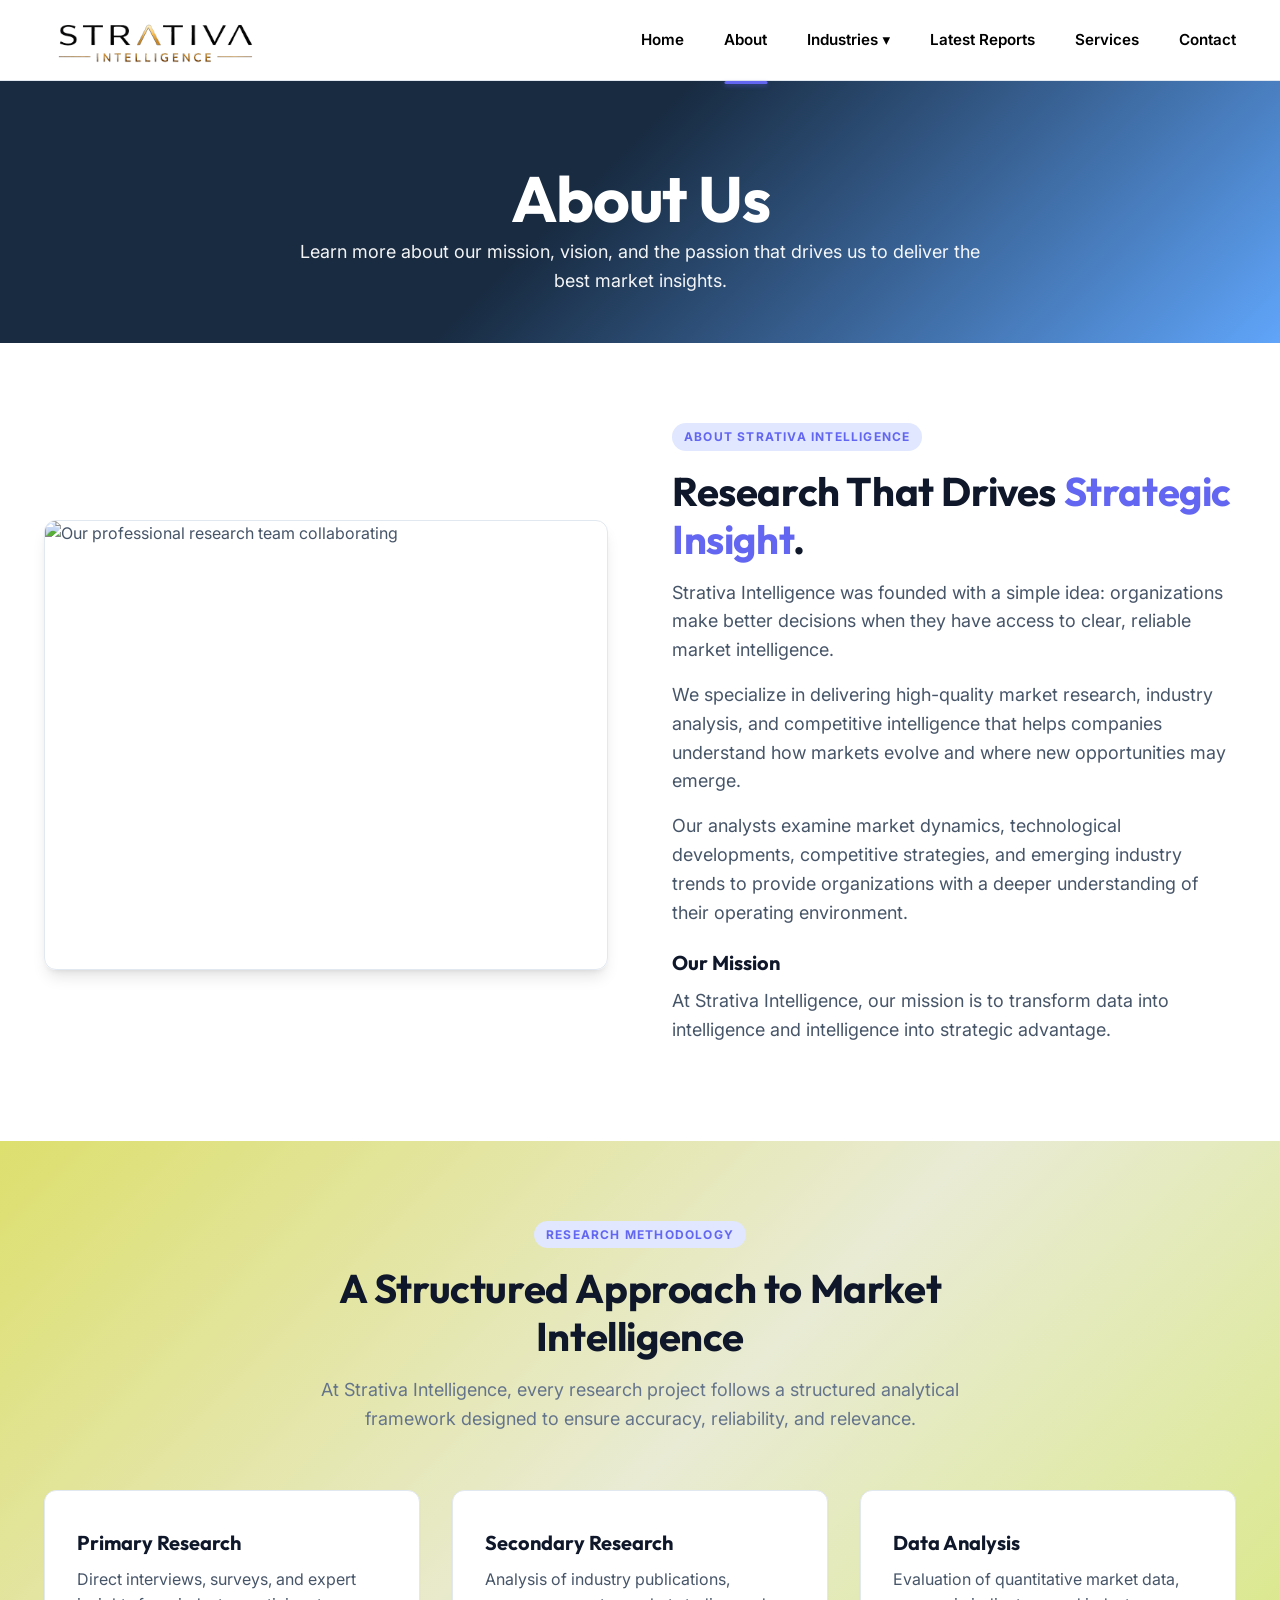
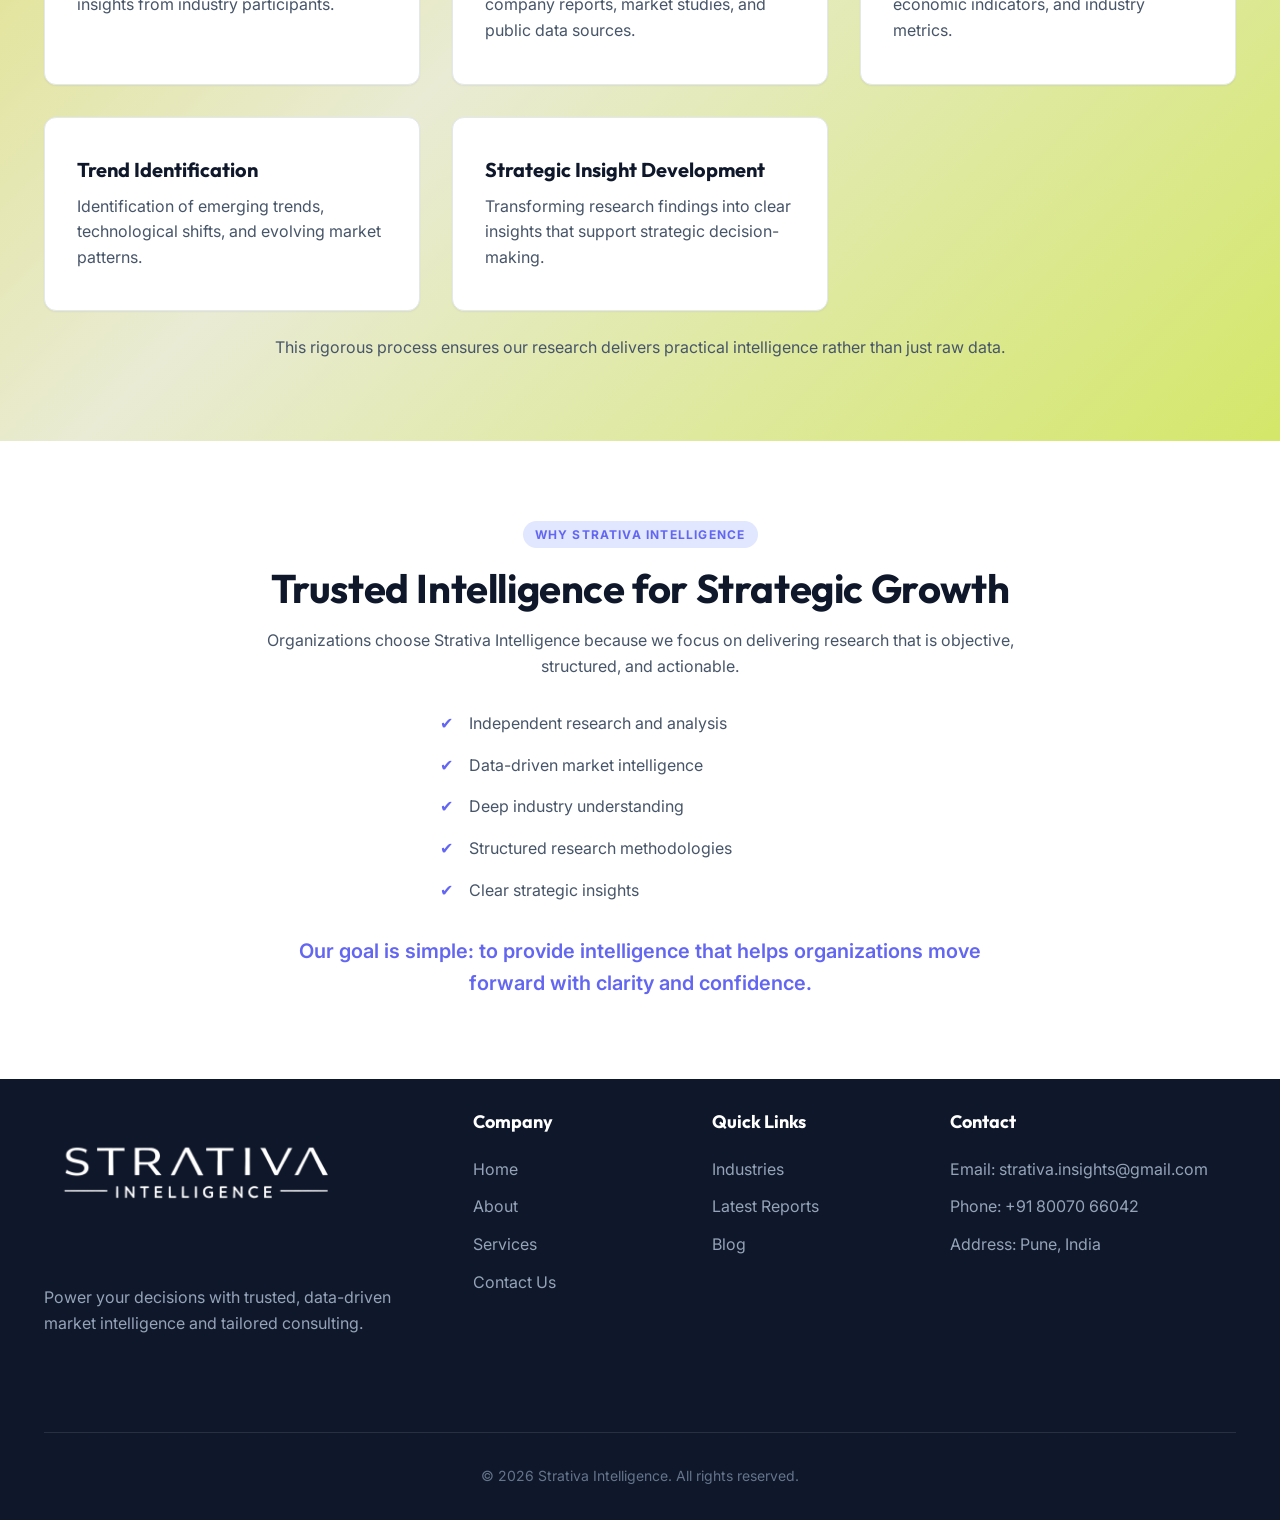
==== commit 7913c81e: "update chnge" ====
--- a/about.html
+++ b/about.html
@@ -97,7 +97,7 @@
   </section>
 
   <!-- Research Methodology -->
-  <section class="section bg-light">
+  <section class="section  bg-w" style="background: linear-gradient(135deg, #dddf6e 0%, #e9ebd4 45%, #d4e769 100%);">
     <div class="container">
       <div class="section-header text-center">
         <div class="section-tag">Research Methodology</div>
--- a/styles.css
+++ b/styles.css
@@ -87,6 +87,9 @@
   text-align: center;
 }
 
+.bg-w{
+  background: linear-gradient(135deg, #dddf6e 0%, #e9ebd4 45%, #d4e769 100%);
+}
 .text-accent {
   color: var(--accent-color);
 }
@@ -113,6 +116,8 @@
 
 .bg-light {
   background-color: var(--bg-shade);
+    background: linear-gradient(135deg, #192b41 0%, #182b41 45%, #60a5fa 100%) !important;
+
 }
 
 .bg-dark {
@@ -149,6 +154,7 @@
 
 .section {
   padding: 5rem 0;
+  
 }
 
 .about-section {
@@ -719,11 +725,21 @@
 .what-we-do-section {
   position: relative;
   overflow: hidden;
-  background: linear-gradient(135deg, #192b41 0%, #182b41 45%, #60a5fa 100%);
+  background:
+    radial-gradient(circle at 12% 18%, rgba(212, 175, 55, 0.16), transparent 36%),
+    radial-gradient(circle at 88% 82%, rgba(99, 102, 241, 0.12), transparent 30%),
+    linear-gradient(180deg, #ffffff 0%, #f8fafc 100%);
 }
 
 .what-we-do-section::before {
-  content: none;
+  content: '';
+  position: absolute;
+  inset: 0;
+  pointer-events: none;
+  background-image: linear-gradient(rgba(148, 163, 184, 0.12) 1px, transparent 1px),
+    linear-gradient(90deg, rgba(148, 163, 184, 0.12) 1px, transparent 1px);
+  background-size: 28px 28px;
+  mask-image: linear-gradient(to bottom, rgba(0, 0, 0, 0.45), transparent 85%);
 }
 
 .what-we-do-section .container {
@@ -737,25 +753,26 @@
 
 .what-we-do-section .section-header h2,
 .what-we-do-section .section-header p {
-  color: #ffffff;
+  color: var(--text-dark);
 }
 
 .what-we-do-section .section-tag {
-  color: #ffffff;
-  background-color: rgba(255, 255, 255, 0.18);
-  border: 1px solid rgba(255, 255, 255, 0.35);
+  color: var(--accent-color);
+  background-color: var(--accent-light);
+  border: none;
 }
 
 .what-we-do-section .section-header p {
   max-width: 640px;
   margin: 0.5rem auto 0;
+  color: var(--text-light);
 }
 
 .what-we-do-section .service-card {
-  background: rgba(255, 255, 255, 0.08);
-  border: 1px solid rgba(255, 255, 255, 0.2);
-  box-shadow: 0 18px 40px -28px rgba(0, 0, 0, 0.3);
-  color: #ffffff;
+  background: rgba(255, 255, 255, 0.94);
+  border: 1px solid rgba(148, 163, 184, 0.28);
+  box-shadow: 0 18px 40px -28px rgba(15, 23, 42, 0.42);
+  color: var(--text-dark);
 }
 
 .what-we-do-section .service-card::after {
@@ -773,10 +790,10 @@
 
 .what-we-do-section .service-card:hover {
   transform: translateY(-8px);
-  border-color: rgba(255, 255, 255, 0.5);
-  box-shadow: 0 24px 40px -24px rgba(255, 255, 255, 0.2);
-  background: rgba(255, 255, 255, 0.15);
-  color: #ffffff;
+  border-color: rgba(212, 175, 55, 0.78);
+  box-shadow: 0 24px 40px -24px rgba(212, 175, 55, 0.4);
+  background: linear-gradient(180deg, #ffffff 0%, #fff9ea 100%);
+  color: var(--text-dark);
 }
 
 .what-we-do-section .service-card:hover::after {
@@ -784,27 +801,27 @@
 }
 
 .what-we-do-section .icon-wrapper {
-  background: rgba(255, 255, 255, 0.15);
-  border: 1px solid rgba(255, 255, 255, 0.3);
-  color: #ffffff;
+  background: linear-gradient(135deg, rgba(99, 102, 241, 0.18), rgba(99, 102, 241, 0.08));
+  border: 1px solid rgba(99, 102, 241, 0.25);
+  color: var(--accent-color);
 }
 
 .what-we-do-section .service-card:hover .icon-wrapper {
-  background: linear-gradient(135deg, #93c5fd 0%, #60a5fa 100%);
+  background: linear-gradient(135deg, #f6e7b8 0%, #d4af37 100%);
   color: #111827;
-  border-color: #60a5fa;
+  border-color: rgba(212, 175, 55, 0.82);
 }
 
 .what-we-do-section .btn-outline {
-  color: #ffffff;
-  border-color: rgba(255, 255, 255, 0.5);
-  background: transparent;
+  color: #0f172a;
+  border-color: rgba(212, 175, 55, 0.7);
+  background: rgba(255, 255, 255, 0.92);
 }
 
 .what-we-do-section .btn-outline:hover {
-  color: #ffffff;
-  border-color: #ffffff;
-  background: rgba(255, 255, 255, 0.15);
+  color: #111827;
+  border-color: #d4af37;
+  background: linear-gradient(135deg, #f6e7b8 0%, #d4af37 100%);
 }
 
 /* Dark Section Utility - For About, Services, Contact pages */
@@ -882,11 +899,48 @@
   color: #ffffff;
 }
 
+.industries-premium-section .btn-secondary {
+  background: rgba(255, 255, 255, 0.15);
+  color: #ffffff;
+  border-color: rgba(255, 255, 255, 0.3);
+}
+
+.industries-premium-section .btn-secondary:hover {
+  background: rgba(255, 255, 255, 0.25);
+  border-color: rgba(255, 255, 255, 0.5);
+  color: #ffffff;
+}
+
 .industry-grid {
   display: grid;
   grid-template-columns: repeat(auto-fill, minmax(250px, 1fr));
   gap: 1.5rem;
   margin-bottom: 2rem;
+}
+
+.industries-premium-section .industry-card {
+  background: rgba(255, 255, 255, 0.08);
+  border: 1px solid rgba(255, 255, 255, 0.2);
+  color: #ffffff;
+}
+
+.industries-premium-section .industry-card.with-img {
+  background: white;
+  overflow: hidden;
+}
+
+.industries-premium-section .industry-card.with-img .industry-title {
+  color: var(--text-dark);
+}
+
+.industries-premium-section .industry-card:hover {
+  background: rgba(255, 255, 255, 0.15);
+  border-color: rgba(255, 255, 255, 0.5);
+  color: #ffffff;
+}
+
+.industries-premium-section .industry-card.with-img:hover {
+  background: white;
 }
 
 .industry-card {
@@ -1141,13 +1195,22 @@
 .footer {
   background-color: var(--primary-color);
   color: white;
-  padding: 5rem 0 2rem;
+  padding: 2rem 0;
+}
+
+.footer-brand {
+  display: flex;
+  flex-direction: column;
+  align-items: flex-start;
+  margin-bottom: 3rem;
 }
 
 .footer-brand .logo img {
   height: 150px !important;
   width: auto;
+  margin: 0px;
   min-height: 0;
+  margin-bottom: 1rem;
 }
 
 .footer-grid {
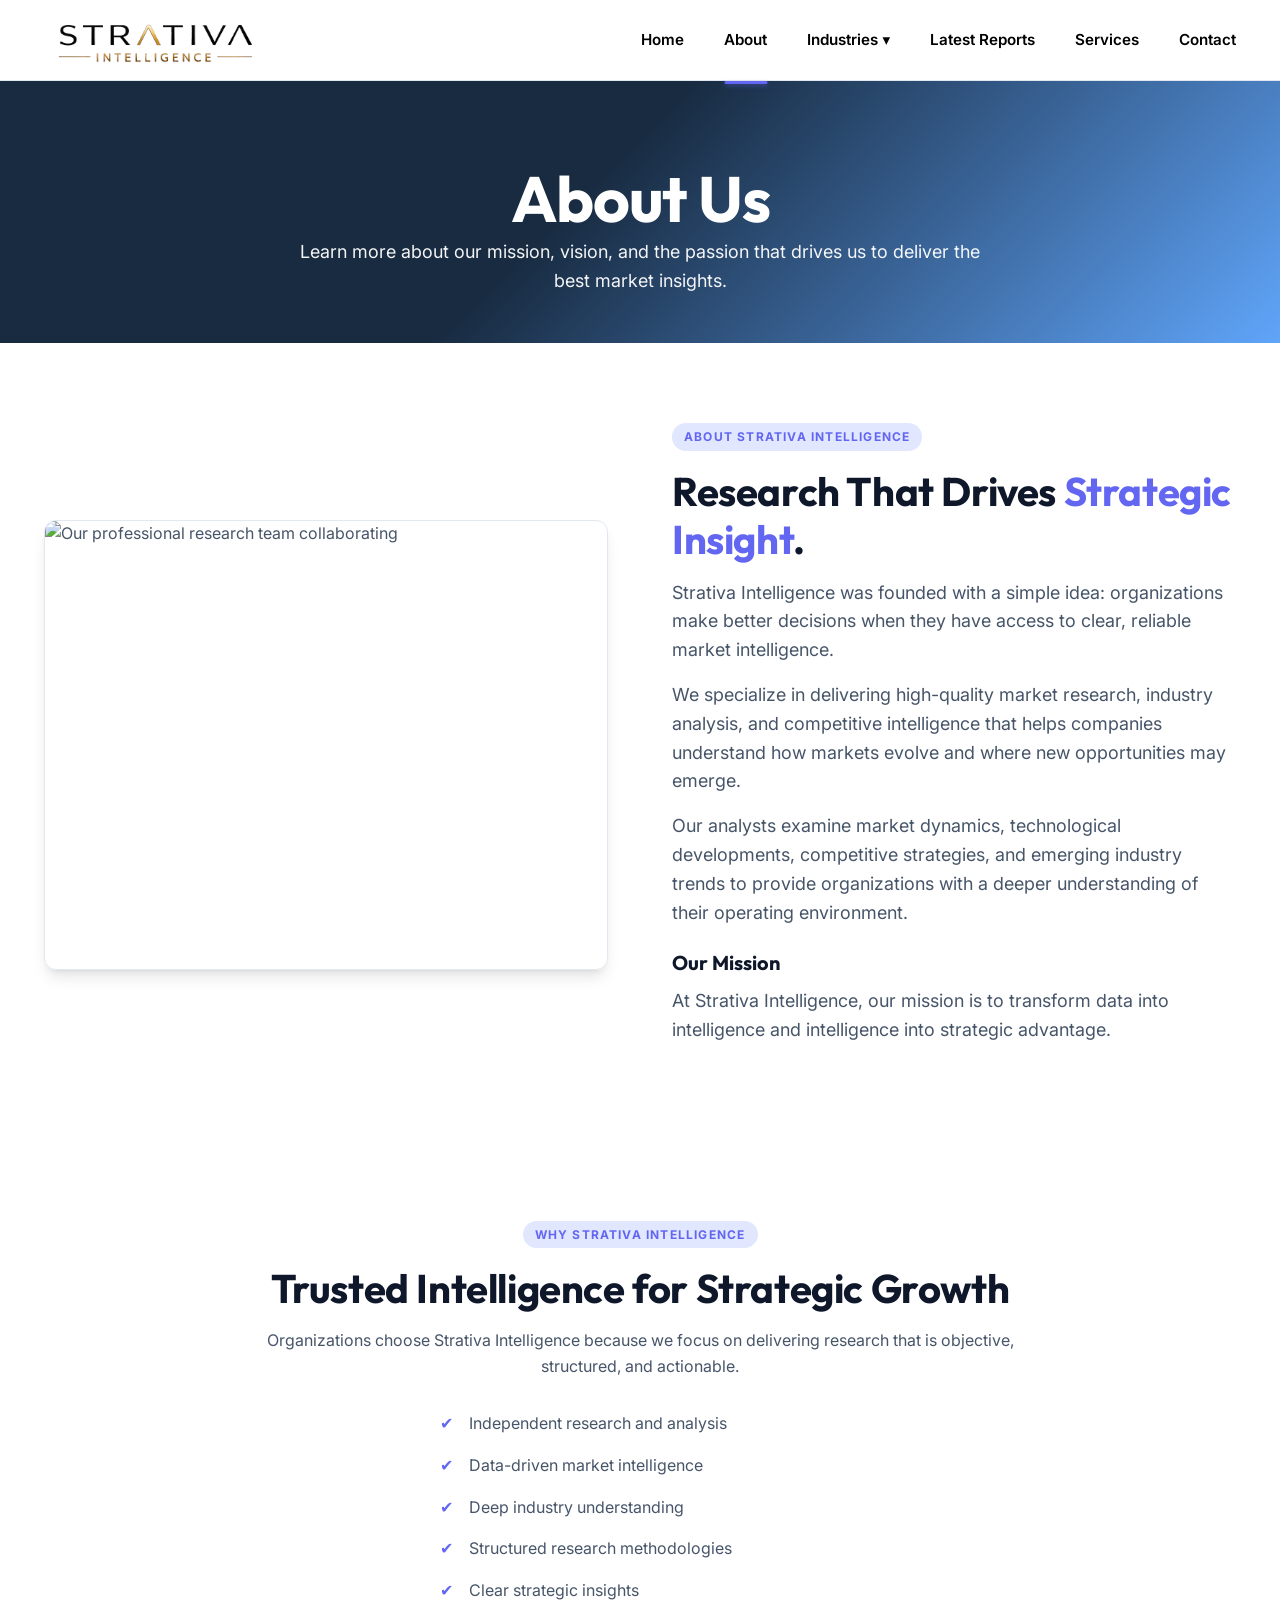
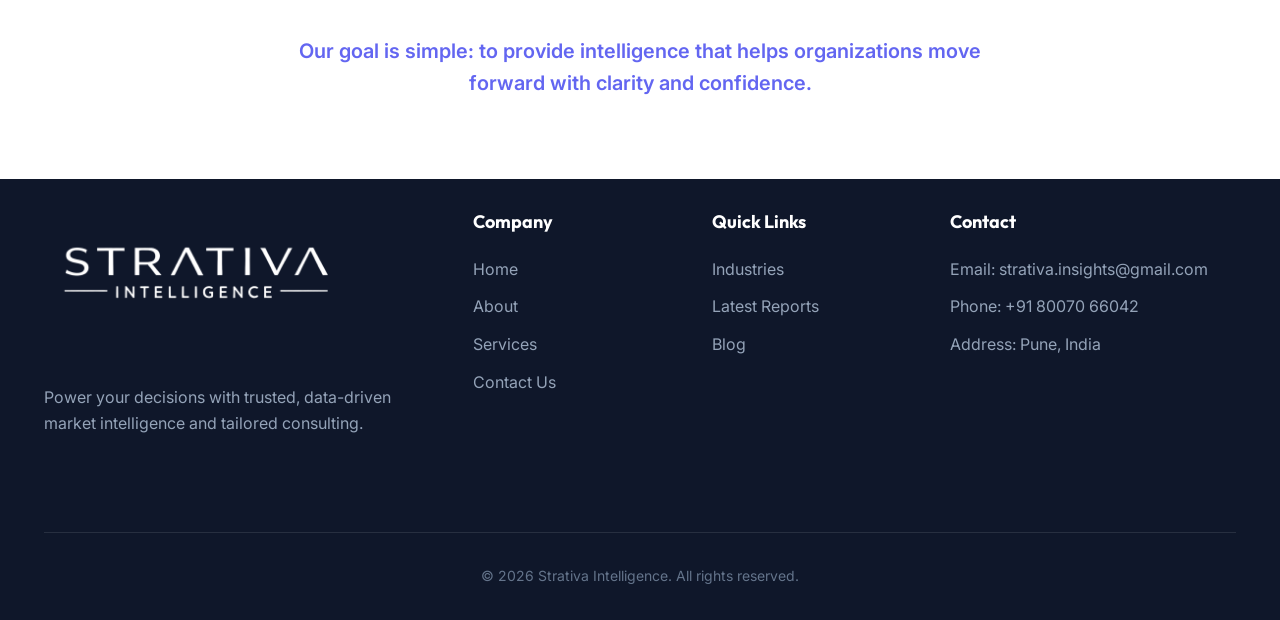
==== commit f039da0e: "update chnge" ====
--- a/about.html
+++ b/about.html
@@ -97,7 +97,7 @@
   </section>
 
   <!-- Research Methodology -->
-  <section class="section  bg-w" style="background: linear-gradient(135deg, #dddf6e 0%, #e9ebd4 45%, #d4e769 100%);">
+  <!-- <section class="section  bg-w" style="background: linear-gradient(135deg, #dddf6e 0%, #e9ebd4 45%, #d4e769 100%);">
     <div class="container">
       <div class="section-header text-center">
         <div class="section-tag">Research Methodology</div>
@@ -133,7 +133,7 @@
           just raw data.</p>
       </div>
     </div>
-  </section>
+  </section> -->
 
   <!-- Why Strativa Intelligence -->
   <section class="section">
--- a/styles.css
+++ b/styles.css
@@ -1493,6 +1493,46 @@
   .dropdown-menu {
     display: none !important;
   }
+
+    /* Industries page mobile stability */
+    .industries-page .nav-container {
+      height: 72px;
+    }
+
+    .industries-page .header .logo img {
+      height: 56px !important;
+    }
+
+    .industries-page .section-header {
+      padding: 0 0.5rem;
+    }
+
+    .industries-page .hero-search-container {
+      width: 100% !important;
+      max-width: 100% !important;
+      margin-top: 1rem !important;
+    }
+
+    .industries-page .hero-search-input {
+      padding-right: 7rem;
+    }
+
+    .industries-page .hero-search-btn {
+      padding: 0 0.95rem;
+      font-size: 0.88rem;
+    }
+
+    .industries-page .industry-card .industry-img {
+      height: 170px;
+    }
+
+    .industries-page .industry-card.with-img .industry-title {
+      font-size: 1rem;
+    }
+
+    .footer-brand .logo img {
+      height: 56px !important;
+    }
 }
 /* Hero Slider Styles */
 .hero-slider {
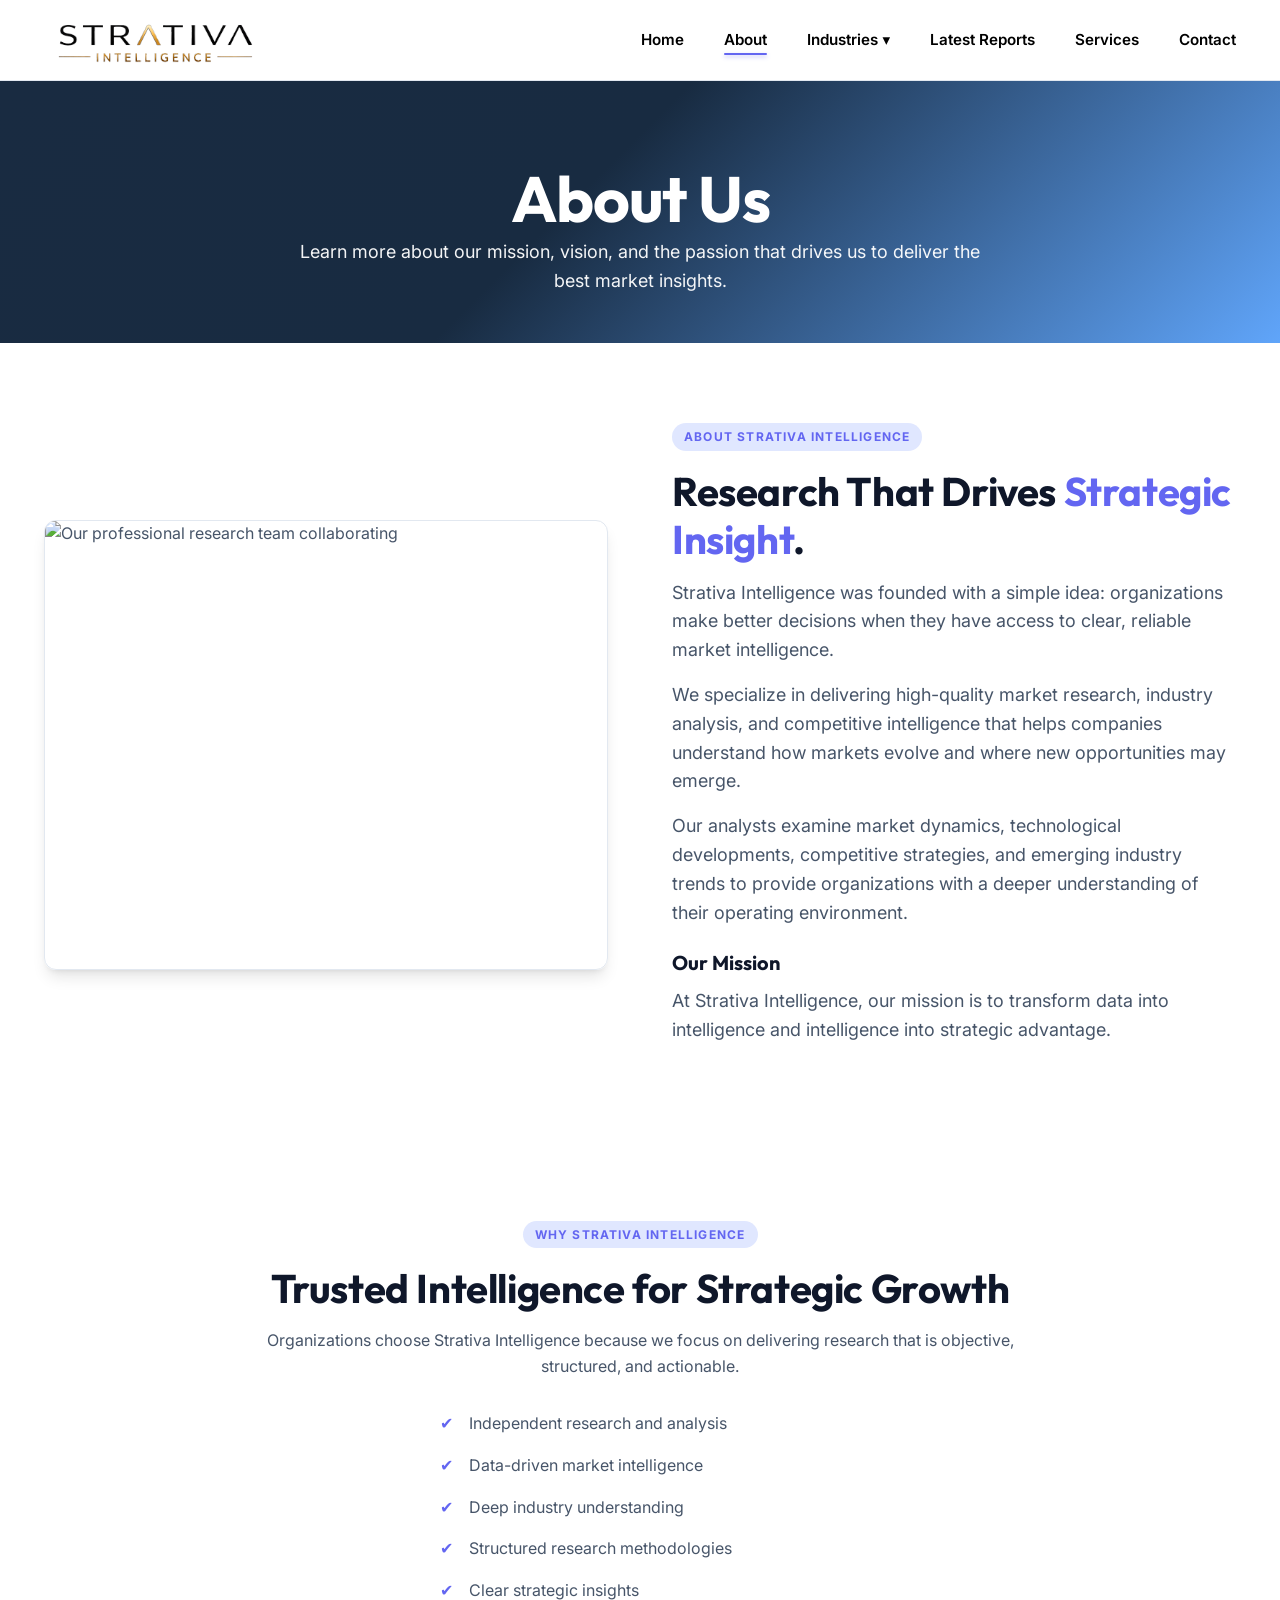
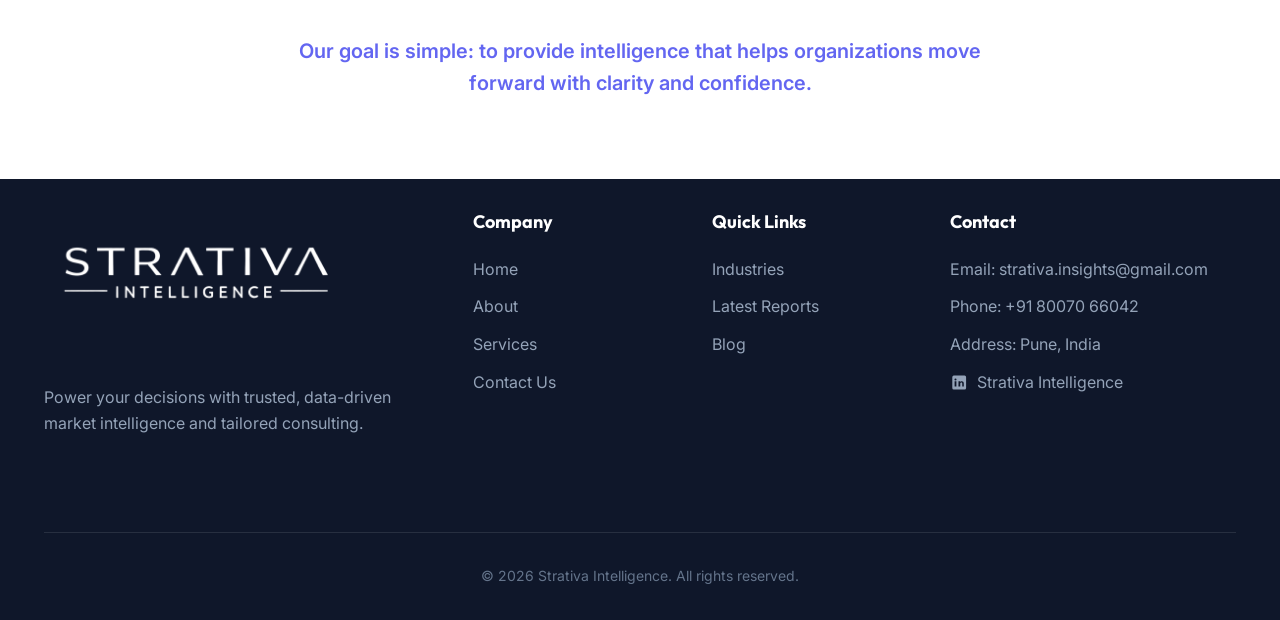
==== commit 805a3d53: "solved basic bugs and added linkdding" ====
--- a/about.html
+++ b/about.html
@@ -209,6 +209,7 @@
             <li class="text-gray">Email: strativa.insights@gmail.com</li>
             <li class="text-gray">Phone: +91 80070 66042</li>
             <li class="text-gray">Address: Pune, India</li>
+            <li><a class="footer-social-link" href="https://www.linkedin.com/company/strativa-intelligence/posts/?feedView=all" target="_blank" rel="noopener noreferrer" aria-label="Strativa Intelligence on LinkedIn"><svg viewBox="0 0 24 24" aria-hidden="true"><path d="M19 3A2 2 0 0 1 21 5V19A2 2 0 0 1 19 21H5A2 2 0 0 1 3 19V5A2 2 0 0 1 5 3H19M8.34 17.34V10.35H6V17.34H8.34M7.17 9.39A1.35 1.35 0 1 0 7.16 6.69A1.35 1.35 0 0 0 7.17 9.39M18 17.34V13.5C18 11.44 16.9 10.48 15.43 10.48C14.24 10.48 13.7 11.14 13.4 11.6V10.35H11.08C11.11 11.18 11.08 17.34 11.08 17.34H13.4V13.43C13.4 13.22 13.41 13.02 13.48 12.88C13.66 12.47 14.06 12.05 14.74 12.05C15.63 12.05 16 12.73 16 13.73V17.34H18Z" /></svg>Strativa Intelligence</a></li>
           </ul>
         </div>
       </div>
--- a/styles.css
+++ b/styles.css
@@ -280,39 +280,38 @@
   font-size: 0.95rem;
   color: #000000;
   position: relative;
-  padding-bottom: 0.25rem;
+  display: inline-block;
+  line-height: 1.2;
+  padding-bottom: 0.35rem;
   transition: color 0.3s ease;
 }
 
 .nav-links > a,
 .nav-item > a {
-  display: inline-flex;
-  align-items: center;
-  height: var(--header-nav-height);
-  padding-bottom: 0;
-  line-height: 1;
+  display: inline-block;
+  padding: 0.35rem 0;
 }
 
 .nav-links a::after {
   content: '';
   position: absolute;
-  bottom: -4px;
-  left: 50%;
-  width: 0;
-  height: 3px;
+  left: 0;
+  bottom: 0;
+  width: 100%;
+  height: 2px;
   background-color: var(--accent-color);
   border-radius: 4px;
-  transform: translateX(-50%) translateY(4px);
+  transform: scaleX(0);
+  transform-origin: center;
   opacity: 0;
-  transition: all 0.3s cubic-bezier(0.4, 0, 0.2, 1);
+  transition: transform 0.25s ease, opacity 0.25s ease;
   box-shadow: 0 2px 4px rgba(99, 102, 241, 0.4);
 }
 
 .nav-links a:hover::after,
 .nav-links a.active::after {
-  width: 100%;
   opacity: 1;
-  transform: translateX(-50%) translateY(0);
+  transform: scaleX(1);
 }
 
 .nav-links a:hover,
@@ -1233,6 +1232,20 @@
 
 .footer-links a {
   color: #94a3b8;
+}
+
+.footer-social-link {
+  display: inline-flex;
+  align-items: center;
+  gap: 0.5rem;
+}
+
+.footer-social-link svg {
+  width: 1.15em;
+  height: 1.15em;
+  fill: currentColor;
+  flex-shrink: 0;
+  transform: translateY(0.02em);
 }
 
 .footer-links a:hover {
@@ -1423,6 +1436,7 @@
 
   .nav-links > a,
   .nav-item > a {
+    display: block;
     height: auto;
     min-height: 44px;
     justify-content: center;
